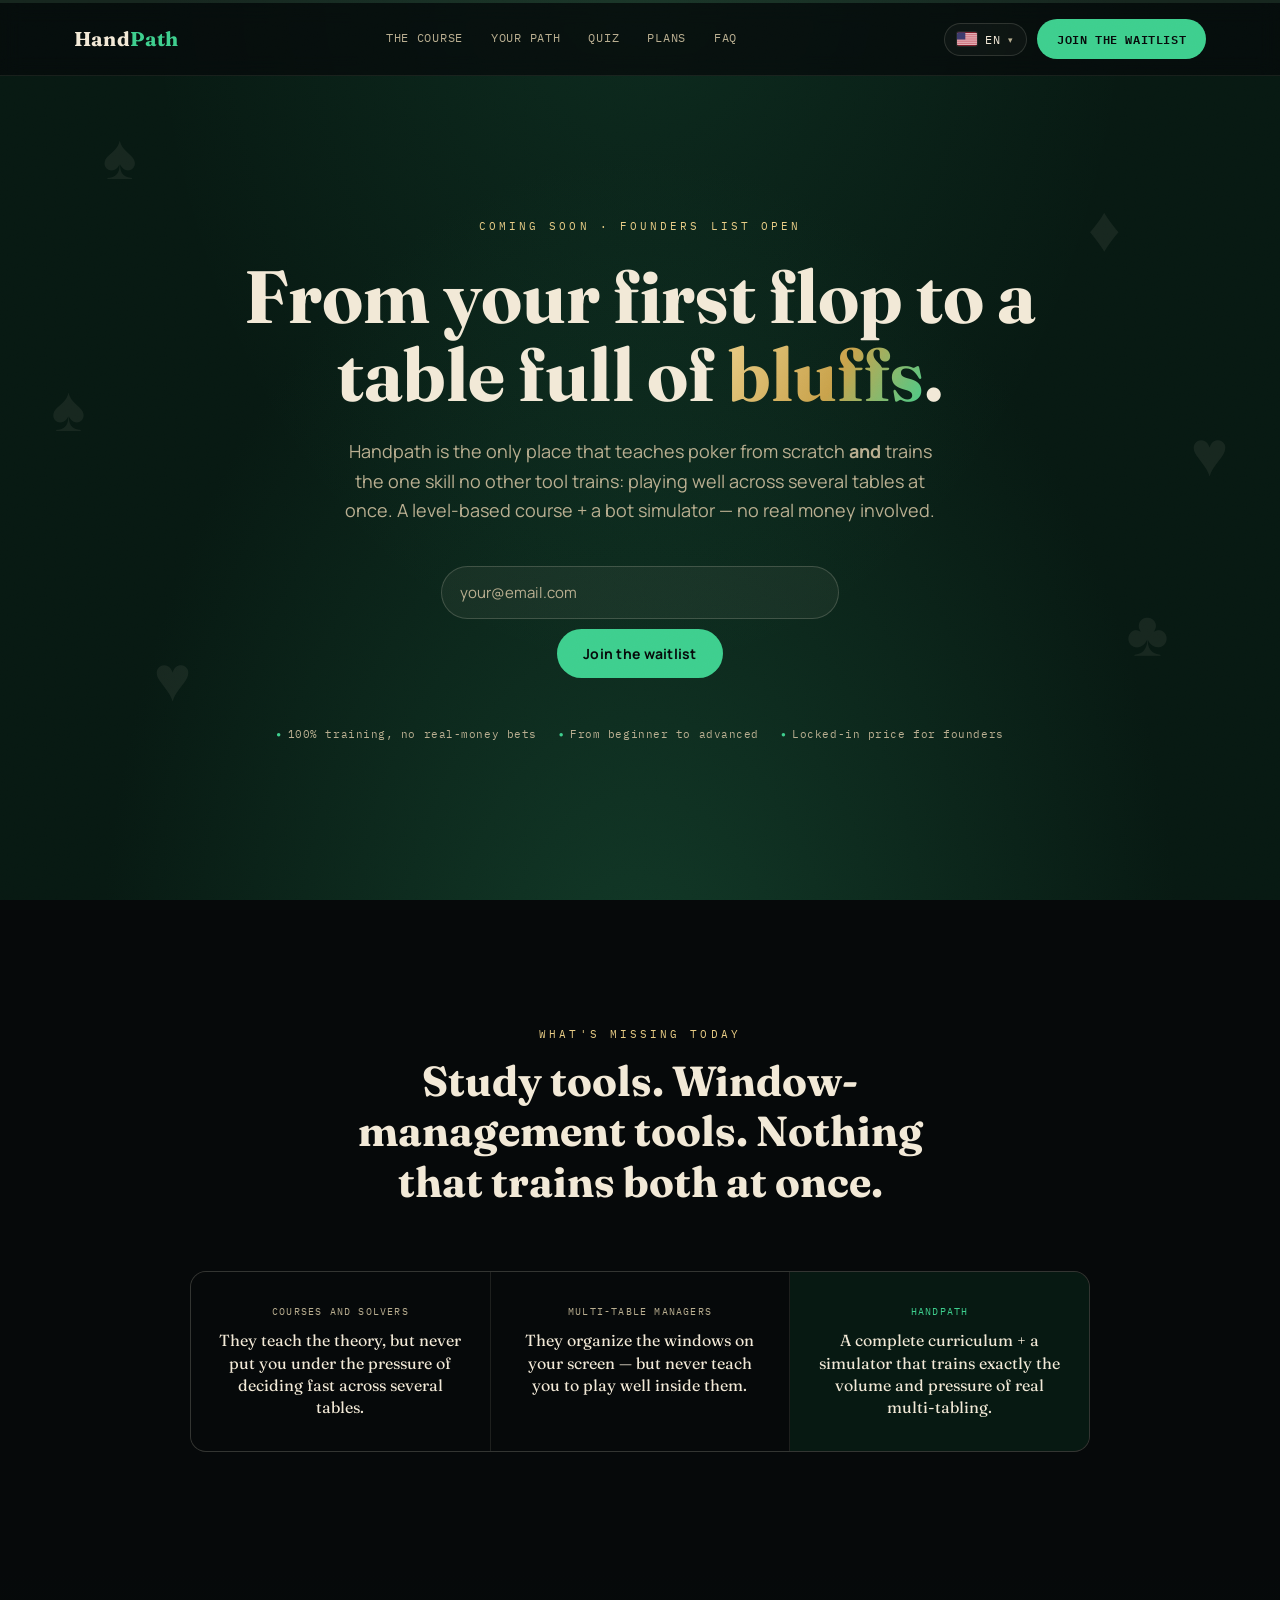
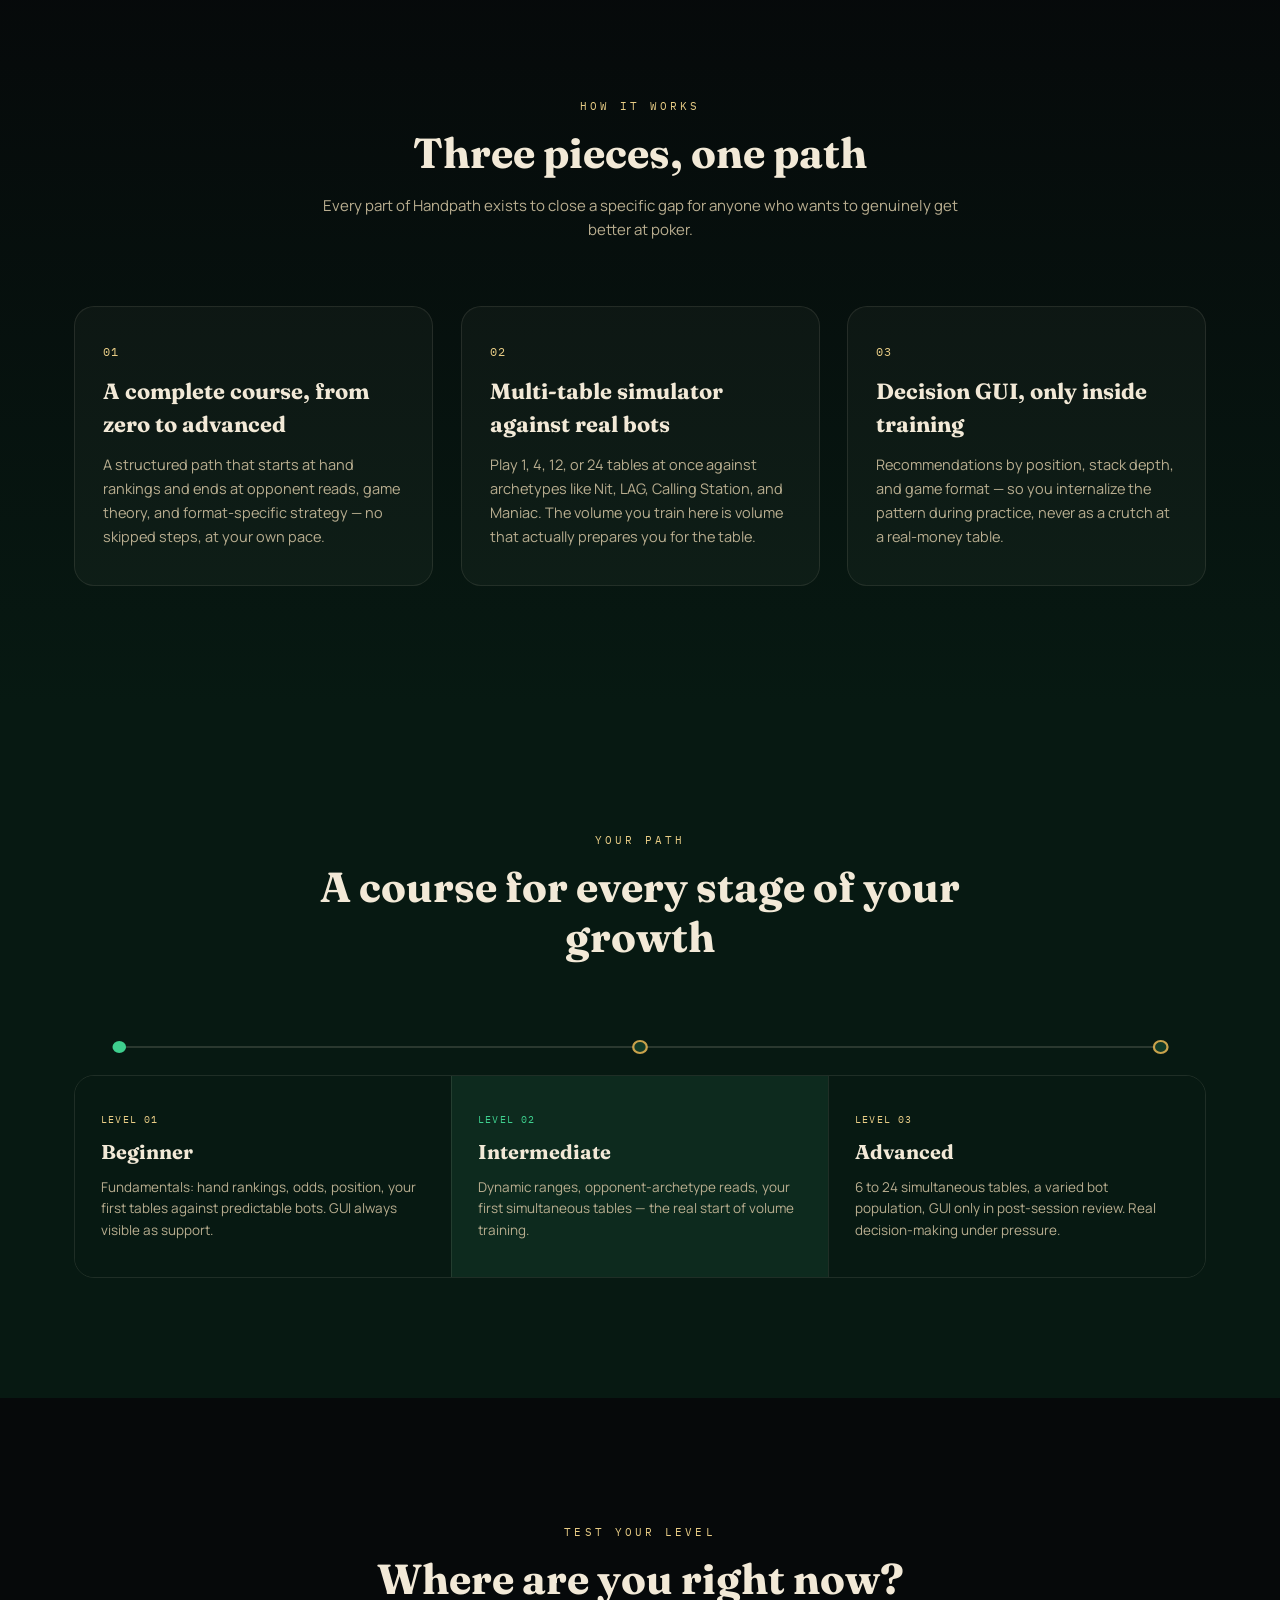
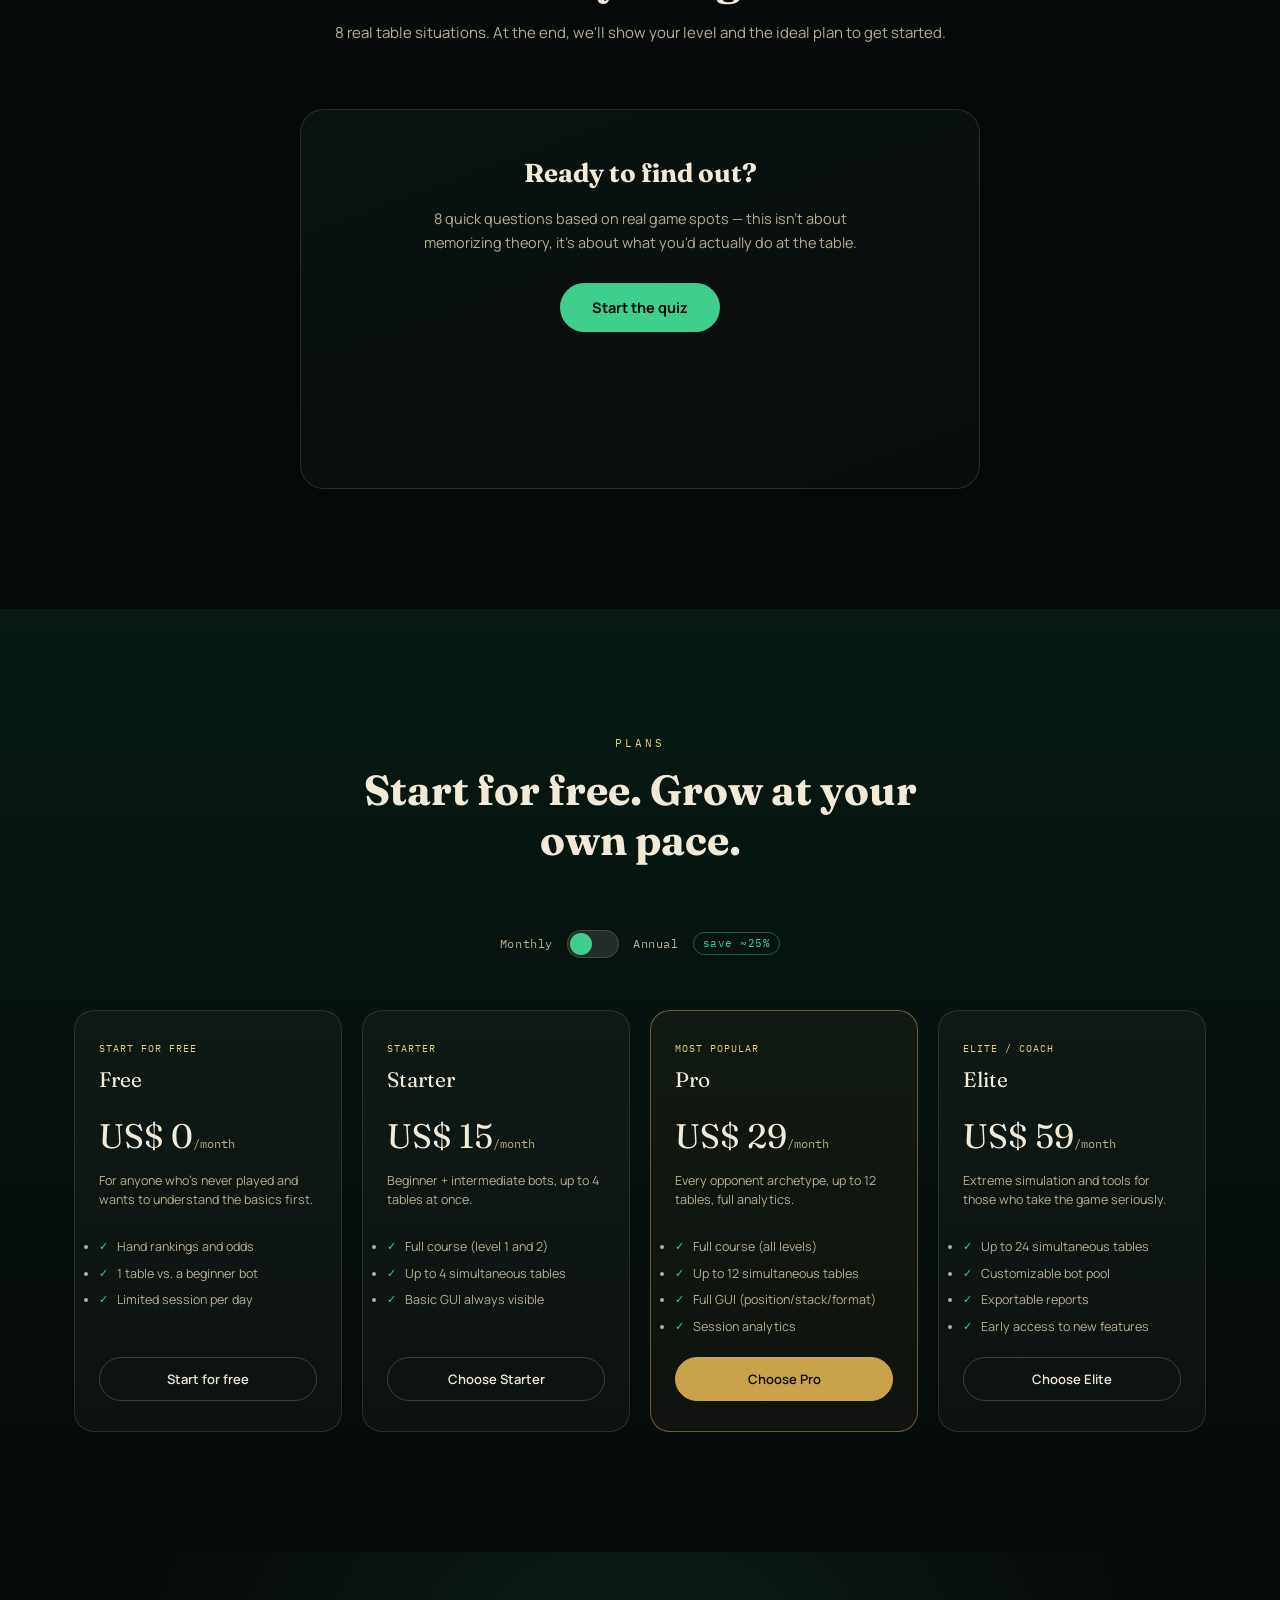
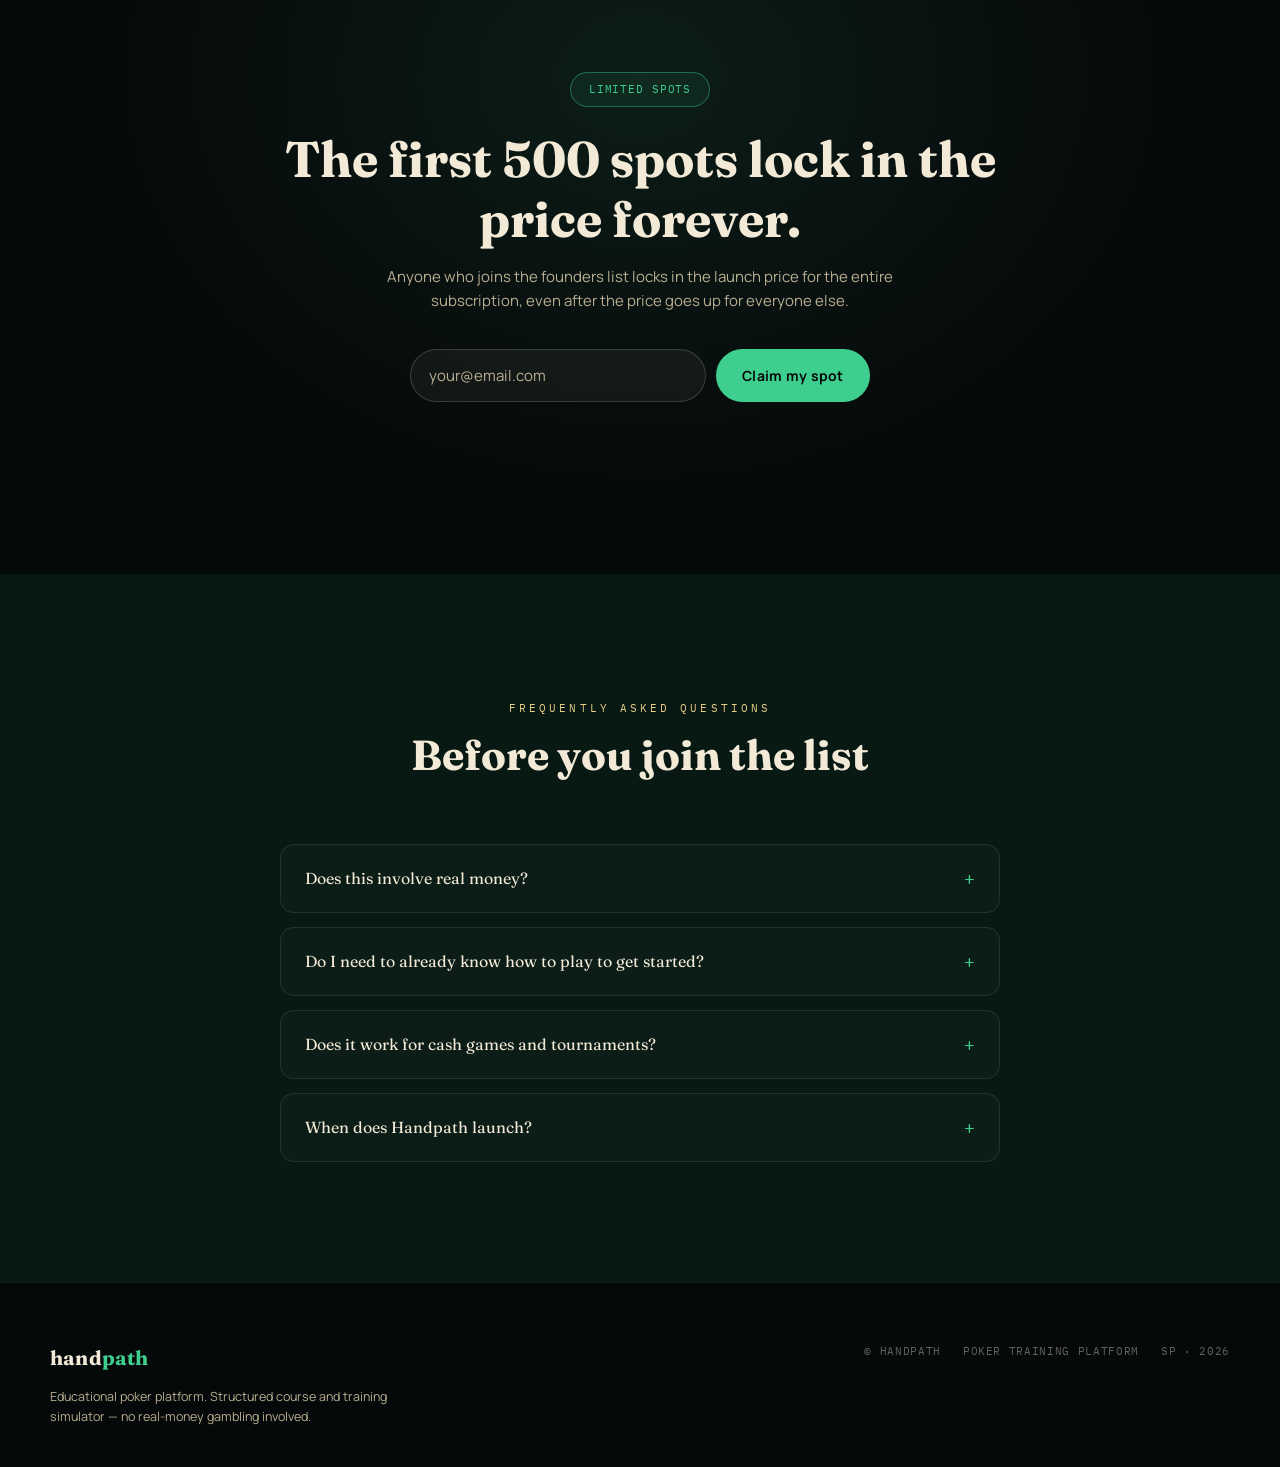
==== handpath-landing_2/landing/index.html @ 69947eb1 "Add files via upload" ====
<!doctype html>
<html lang="pt-BR">
  <head>
    <meta charset="UTF-8" />
    <meta name="viewport" content="width=device-width, initial-scale=1.0" />
    <title data-i18n="meta_title">
      Handpath — Aprenda poker do zero. Treine como um profissional.
    </title>
    <meta
      name="description"
      id="metaDescription"
      content="Handpath combina um curso estruturado de poker com um simulador de multi-table contra bots por nível."
    />
    <link rel="preconnect" href="https://fonts.googleapis.com" />
    <link rel="preconnect" href="https://fonts.gstatic.com" crossorigin />
    <link
      href="https://fonts.googleapis.com/css2?family=Fraunces:opsz,wght@9..144,400;9..144,600;9..144,700&family=Manrope:wght@400;500;600;700&family=IBM+Plex+Mono:wght@400;500&display=swap"
      rel="stylesheet"
    />
    <link rel="stylesheet" href="styles.css" />
  </head>
  <body>
    <div class="grain"></div>
    <div class="scroll-progress">
      <div class="scroll-progress-bar" id="scrollProgressBar"></div>
    </div>

    <nav class="nav">
      <div class="nav-inner">
        <div class="logo">Hand<span>Path</span></div>
        <div class="nav-links">
          <a href="#curso" data-i18n="nav_curso">O Curso</a>
          <a href="#trilha" data-i18n="nav_trilha">Sua Trilha</a>
          <a href="#quiz" data-i18n="nav_quiz">Quiz</a>
          <a href="#planos" data-i18n="nav_planos">Planos</a>
          <a href="#faq" data-i18n="nav_faq">FAQ</a>
        </div>

        <div style="display: flex; align-items: center; gap: 10px">
          <div class="lang-switch" id="langSwitch">
            <button
              class="lang-current"
              id="langCurrentBtn"
              aria-haspopup="true"
              aria-expanded="false"
            >
              <span class="flag-icon" id="langCurrentFlag"></span>
              <span class="lang-code-label" id="langCurrentLabel">PT</span>
              <span class="lang-chevron">▾</span>
            </button>
            <div class="lang-menu" id="langMenu"></div>
          </div>
          <button class="nav-cta magnetic" id="navCta" data-i18n="nav_cta">
            Entrar na lista
          </button>
        </div>
      </div>
    </nav>

    <main>
      <section class="hero">
        <div class="hero-floaters" id="heroFloaters"></div>
        <div class="hero-content">
          <div class="eyebrow center hero-eyebrow" data-i18n="hero_eyebrow">
            Em breve · Lista de fundadores aberta
          </div>
          <h1 data-i18n="hero_h1">
            Do primeiro flop à mesa cheia de <em>bluffs</em>.
          </h1>
          <p class="hero-sub" data-i18n="hero_sub">
            Handpath é o único lugar que ensina poker do zero
            <strong>e</strong> treina a habilidade que nenhuma outra ferramenta
            treina.
          </p>

          <div class="hero-form-wrap">
            <form class="waitlist-form" id="heroForm" novalidate>
              <input
                type="email"
                name="email"
                data-i18n-placeholder="form_email_placeholder"
                placeholder="seu@email.com"
                required
                aria-label="Email"
              />
              <button
                type="submit"
                class="magnetic"
                data-i18n="form_submit_hero"
              >
                Entrar na lista
              </button>
            </form>
            <div class="form-msg" id="heroFormMsg"></div>
          </div>

          <div class="hero-trust">
            <span data-i18n="trust_1">100% treino, sem apostas reais</span>
            <span data-i18n="trust_2">Do iniciante ao avançado</span>
            <span data-i18n="trust_3">Preço travado para fundadores</span>
          </div>
        </div>
      </section>

      <section class="problem">
        <div class="wrap">
          <div class="section-head reveal">
            <div class="eyebrow center" data-i18n="problem_eyebrow">
              O que falta hoje
            </div>
            <h2 data-i18n="problem_h2">
              Ferramentas de estudo. Ferramentas de organizar janela. Nada que
              treine as duas coisas juntas.
            </h2>
          </div>
          <div class="problem-grid reveal">
            <div class="problem-cell">
              <div class="tag" data-i18n="problem_cell1_tag">
                Cursos e solvers
              </div>
              <p data-i18n="problem_cell1_p">
                Ensinam a teoria, mas não colocam você sob pressão de decidir
                rápido em várias mesas.
              </p>
            </div>
            <div class="problem-cell">
              <div class="tag" data-i18n="problem_cell2_tag">
                Gerenciadores de multi-table
              </div>
              <p data-i18n="problem_cell2_p">
                Organizam as janelas na tela — mas não ensinam a jogar bem
                dentro delas.
              </p>
            </div>
            <div class="problem-cell highlight">
              <div class="tag" data-i18n="problem_cell3_tag">Handpath</div>
              <p data-i18n="problem_cell3_p">
                Currículo completo + simulador que treina exatamente o volume e
                a pressão de jogar várias mesas de verdade.
              </p>
            </div>
          </div>
        </div>
      </section>

      <section class="pillars" id="curso">
        <div class="wrap">
          <div class="section-head reveal">
            <div class="eyebrow center" data-i18n="pillars_eyebrow">
              Como funciona
            </div>
            <h2 data-i18n="pillars_h2">Três peças, um único caminho</h2>
            <p data-i18n="pillars_p">
              Cada parte do Handpath existe para resolver uma lacuna específica
              de quem quer evoluir de verdade no poker.
            </p>
          </div>
          <div class="pillar-grid">
            <div class="pillar-card reveal" data-tilt>
              <div class="pillar-num">01</div>
              <h3 data-i18n="pillar1_title">
                Curso completo, do zero ao avançado
              </h3>
              <p data-i18n="pillar1_p">
                Uma trilha estruturada que começa no ranking de mãos e termina
                em leitura de adversário.
              </p>
            </div>
            <div class="pillar-card reveal" data-tilt>
              <div class="pillar-num">02</div>
              <h3 data-i18n="pillar2_title">
                Simulador multi-table contra bots reais
              </h3>
              <p data-i18n="pillar2_p">
                Jogue 1, 4, 12 ou 24 mesas ao mesmo tempo contra arquétipos como
                Nit, LAG, Calling Station e Maniac.
              </p>
            </div>
            <div class="pillar-card reveal" data-tilt>
              <div class="pillar-num">03</div>
              <h3 data-i18n="pillar3_title">
                GUI de decisão, só dentro do treino
              </h3>
              <p data-i18n="pillar3_p">
                Recomendações por posição, profundidade de stack e formato de
                jogo.
              </p>
            </div>
          </div>
        </div>
      </section>

      <section class="path-section" id="trilha">
        <div class="wrap">
          <div class="section-head reveal">
            <div class="eyebrow center" data-i18n="trilha_eyebrow">
              Sua trilha
            </div>
            <h2 data-i18n="trilha_h2">
              Um curso para cada momento da sua evolução
            </h2>
          </div>
          <div class="path-svg-wrap reveal">
            <svg
              viewBox="0 0 1000 40"
              preserveAspectRatio="none"
              width="100%"
              height="40"
            >
              <line
                id="pathLine"
                x1="40"
                y1="20"
                x2="960"
                y2="20"
                stroke="rgba(242,233,215,.15)"
                stroke-width="2"
              />
              <line
                id="pathLineFill"
                x1="40"
                y1="20"
                x2="960"
                y2="20"
                stroke="url(#pathGrad)"
                stroke-width="2"
                stroke-dasharray="920"
                stroke-dashoffset="920"
              />
              <defs>
                <linearGradient id="pathGrad" x1="0" y1="0" x2="1" y2="0">
                  <stop offset="0%" stop-color="#c9a24b" />
                  <stop offset="100%" stop-color="#3ecf8e" />
                </linearGradient>
              </defs>
              <circle cx="40" cy="20" r="6" fill="#3ecf8e" />
              <circle
                cx="500"
                cy="20"
                r="6"
                fill="#123a28"
                stroke="#c9a24b"
                stroke-width="2"
              />
              <circle
                cx="960"
                cy="20"
                r="6"
                fill="#123a28"
                stroke="#c9a24b"
                stroke-width="2"
              />
            </svg>
          </div>
          <div class="path-track reveal">
            <div class="path-step">
              <div class="level-tag" data-i18n="path1_tag">Nível 01</div>
              <h4 data-i18n="path1_title">Iniciante</h4>
              <p data-i18n="path1_p">
                Fundamentos: ranking de mãos, odds, posição, primeiras mesas
                contra bots previsíveis.
              </p>
            </div>
            <div class="path-step active">
              <div class="level-tag" data-i18n="path2_tag">Nível 02</div>
              <h4 data-i18n="path2_title">Intermediário</h4>
              <p data-i18n="path2_p">
                Ranges dinâmicas, leitura de arquétipo de oponente, primeiras
                mesas simultâneas.
              </p>
            </div>
            <div class="path-step">
              <div class="level-tag" data-i18n="path3_tag">Nível 03</div>
              <h4 data-i18n="path3_title">Avançado</h4>
              <p data-i18n="path3_p">
                6 a 24 mesas simultâneas, população de bots variada, GUI só na
                análise pós-sessão.
              </p>
            </div>
          </div>
        </div>
      </section>

      <section class="quiz-section" id="quiz">
        <div class="wrap">
          <div class="section-head reveal">
            <div class="eyebrow center" data-i18n="quiz_eyebrow">
              Teste seu nível
            </div>
            <h2 data-i18n="quiz_h2">Onde você está agora?</h2>
            <p data-i18n="quiz_p">
              8 situações reais de mesa. No final, mostramos seu nível e o plano
              ideal para começar.
            </p>
          </div>

          <div class="quiz-card reveal">
            <div class="quiz-intro" id="quizIntro">
              <h3 data-i18n="quiz_intro_h3">Pronto pra descobrir?</h3>
              <p data-i18n="quiz_intro_p">
                São 8 perguntas rápidas, baseadas em spots reais de jogo.
              </p>
              <button id="quizStartBtn" data-i18n="quiz_start_btn">
                Começar quiz
              </button>
            </div>

            <div id="quizPlaying" style="display: none">
              <div class="quiz-progress" id="quizProgress"></div>
              <div class="quiz-body active" id="quizBody">
                <div class="quiz-qnum" id="quizQnum">Pergunta 1 de 8</div>
                <div class="quiz-question" id="quizQuestion"></div>
                <div class="quiz-scene" id="quizScene"></div>
                <div class="quiz-options" id="quizOptions"></div>
              </div>
            </div>

            <div class="quiz-loading" id="quizLoading">
              <div class="shuffle-icon">♠</div>
              <p id="quizLoadingText" data-i18n="quiz_loading_text">
                Calculando seu nível...
              </p>
            </div>

            <div class="quiz-result" id="quizResult">
              <div
                class="result-badge"
                id="resultBadge"
                data-i18n="result_badge"
              >
                Seu nível
              </div>
              <h3 id="resultLevel">Intermediário</h3>
              <div class="result-meter">
                <div class="result-meter-fill" id="resultMeterFill"></div>
              </div>
              <div class="result-meter-labels">
                <span data-i18n="level_beginner">Iniciante</span>
                <span data-i18n="level_intermediate">Intermediário</span>
                <span data-i18n="level_advanced">Avançado</span>
              </div>
              <div class="result-plan">
                <div class="rp-tag" data-i18n="result_plan_tag">
                  Plano recomendado
                </div>
                <div class="rp-name" id="resultPlanName">Pro</div>
                <div class="rp-why" id="resultPlanWhy"></div>
              </div>
              <div class="quiz-result-actions">
                <button
                  class="btn-primary"
                  id="quizGoPlanBtn"
                  data-i18n="quiz_goplan_btn"
                >
                  Ver plano recomendado
                </button>
                <button
                  class="btn-ghost"
                  id="quizRetryBtn"
                  data-i18n="quiz_retry_btn"
                >
                  Refazer quiz
                </button>
              </div>
            </div>
          </div>
        </div>
      </section>

      <section class="plans-section" id="planos">
        <div class="wrap">
          <div class="section-head reveal">
            <div class="eyebrow center" data-i18n="plans_eyebrow">Planos</div>
            <h2 data-i18n="plans_h2">Comece de graça. Evolua no seu ritmo.</h2>
          </div>

          <div class="plans-toggle reveal" id="plansToggle">
            <span data-i18n="toggle_monthly">Mensal</span>
            <div class="switch" id="plansSwitch"><div class="knob"></div></div>
            <span data-i18n="toggle_annual">Anual</span>
            <span class="save-tag" data-i18n="toggle_save">economize ~25%</span>
          </div>

          <div class="plans-grid reveal">
            <div class="plan-card" data-plan="free">
              <div class="pc-tag" data-i18n="plan_free_tag">
                Comece de graça
              </div>
              <div class="pc-name">Free</div>
              <div class="pc-price" data-monthly="0" data-annual="0">
                US$ 0<span data-i18n="price_suffix_monthly">/mês</span>
              </div>
              <div class="pc-desc" data-i18n="plan_free_desc">
                Pra quem nunca jogou e quer entender o básico antes de tudo.
              </div>
              <ul>
                <li data-i18n="plan_free_li1">Ranking de mãos e odds</li>
                <li data-i18n="plan_free_li2">1 mesa vs. bot iniciante</li>
                <li data-i18n="plan_free_li3">Sessão limitada por dia</li>
              </ul>
              <button class="pc-cta" data-i18n="plan_free_cta">
                Começar grátis
              </button>
            </div>

            <div class="plan-card" data-plan="starter">
              <div class="pc-tag">Starter</div>
              <div class="pc-name">Starter</div>
              <div class="pc-price" data-monthly="15" data-annual="9">
                US$ 15<span data-i18n="price_suffix_monthly">/mês</span>
              </div>
              <div class="pc-desc" data-i18n="plan_starter_desc">
                Bots iniciante + intermediário, até 4 mesas ao mesmo tempo.
              </div>
              <ul>
                <li data-i18n="plan_starter_li1">
                  Curso completo (nível 1 e 2)
                </li>
                <li data-i18n="plan_starter_li2">Até 4 mesas simultâneas</li>
                <li data-i18n="plan_starter_li3">GUI básico sempre visível</li>
              </ul>
              <button class="pc-cta" data-i18n="plan_starter_cta">
                Escolher Starter
              </button>
            </div>

            <div class="plan-card featured" data-plan="pro">
              <div class="pc-tag" data-i18n="plan_pro_tag">Mais popular</div>
              <div class="pc-name">Pro</div>
              <div class="pc-price" data-monthly="29" data-annual="19">
                US$ 29<span data-i18n="price_suffix_monthly">/mês</span>
              </div>
              <div class="pc-desc" data-i18n="plan_pro_desc">
                Todos os arquétipos de oponente, até 12 mesas, analytics
                completo.
              </div>
              <ul>
                <li data-i18n="plan_pro_li1">
                  Curso completo (todos os níveis)
                </li>
                <li data-i18n="plan_pro_li2">Até 12 mesas simultâneas</li>
                <li data-i18n="plan_pro_li3">
                  GUI completo (posição/stack/formato)
                </li>
                <li data-i18n="plan_pro_li4">Analytics de sessão</li>
              </ul>
              <button class="pc-cta" data-i18n="plan_pro_cta">
                Escolher Pro
              </button>
            </div>

            <div class="plan-card" data-plan="elite">
              <div class="pc-tag" data-i18n="plan_elite_tag">Elite / Coach</div>
              <div class="pc-name">Elite</div>
              <div class="pc-price" data-monthly="59" data-annual="49">
                US$ 59<span data-i18n="price_suffix_monthly">/mês</span>
              </div>
              <div class="pc-desc" data-i18n="plan_elite_desc">
                Simulação extrema e ferramentas para quem leva o jogo a sério.
              </div>
              <ul>
                <li data-i18n="plan_elite_li1">Até 24 mesas simultâneas</li>
                <li data-i18n="plan_elite_li2">Pool de bots customizável</li>
                <li data-i18n="plan_elite_li3">Relatórios exportáveis</li>
                <li data-i18n="plan_elite_li4">
                  Acesso antecipado a novidades
                </li>
              </ul>
              <button class="pc-cta" data-i18n="plan_elite_cta">
                Escolher Elite
              </button>
            </div>
          </div>
        </div>
      </section>

      <section class="founders">
        <div class="wrap">
          <div class="founders-badge reveal" data-i18n="founders_badge">
            Vagas limitadas
          </div>
          <h2 class="reveal" data-i18n="founders_h2">
            As primeiras 500 vagas travam o preço para sempre.
          </h2>
          <p class="reveal" data-i18n="founders_p">
            Quem entrar na lista de fundadores garante o valor de lançamento por
            toda a assinatura.
          </p>
          <form class="waitlist-form reveal" id="foundersForm" novalidate>
            <input
              type="email"
              name="email"
              data-i18n-placeholder="form_email_placeholder"
              placeholder="seu@email.com"
              required
              aria-label="Email"
            />
            <button type="submit" class="magnetic" data-i18n="founders_submit">
              Garantir minha vaga
            </button>
          </form>
          <div class="form-msg" id="foundersFormMsg"></div>
          <div class="selected-plan-note" id="selectedPlanNote"></div>
        </div>
      </section>

      <section class="faq" id="faq">
        <div class="wrap">
          <div class="section-head reveal">
            <div class="eyebrow center" data-i18n="faq_eyebrow">
              Perguntas frequentes
            </div>
            <h2 data-i18n="faq_h2">Antes de você entrar na lista</h2>
          </div>
          <div class="faq-list reveal">
            <div class="faq-item">
              <div class="faq-q">
                <span data-i18n="faq1_q">Isso envolve dinheiro real?</span
                ><span class="plus">+</span>
              </div>
              <div class="faq-a">
                <p data-i18n="faq1_a">Não. Hoje o Handpath é 100% treino.</p>
              </div>
            </div>
            <div class="faq-item">
              <div class="faq-q">
                <span data-i18n="faq2_q"
                  >Preciso já saber jogar para começar?</span
                ><span class="plus">+</span>
              </div>
              <div class="faq-a">
                <p data-i18n="faq2_a">Não. O curso começa do absoluto zero.</p>
              </div>
            </div>
            <div class="faq-item">
              <div class="faq-q">
                <span data-i18n="faq3_q"
                  >Funciona para cash game e torneio?</span
                ><span class="plus">+</span>
              </div>
              <div class="faq-a">
                <p data-i18n="faq3_a">Lançamos com NLHE cash game 6-max.</p>
              </div>
            </div>
            <div class="faq-item">
              <div class="faq-q">
                <span data-i18n="faq4_q">Quando o Handpath lança?</span
                ><span class="plus">+</span>
              </div>
              <div class="faq-a">
                <p data-i18n="faq4_a">
                  Estamos abrindo a lista de fundadores agora.
                </p>
              </div>
            </div>
          </div>
        </div>
      </section>
    </main>

    <footer>
      <div class="footer-inner">
        <div>
          <div class="logo">hand<span>path</span></div>
          <p
            class="footer-note"
            style="margin-top: 14px"
            data-i18n="footer_note"
          >
            Plataforma educacional de poker.
          </p>
        </div>
        <div class="footer-meta">
          <span>© HANDPATH</span>
          <span data-i18n="footer_tagline">POKER TRAINING PLATFORM</span>
          <span>SP · 2026</span>
        </div>
      </div>
    </footer>

    <script src="vendor/gsap.min.js"></script>
    <script src="vendor/ScrollTrigger.min.js"></script>
    <script src="i18n.js"></script>
    <script src="script.js"></script>
    <script>
      setTimeout(function () {
        if (!document.documentElement.hasAttribute("data-hp-loaded")) {
          document.documentElement.classList.add("hp-fallback");
        }
      }, 3000);
    </script>
  </body>
</html>
---- handpath-landing_2/landing/styles.css ----
:root{
  --ink:#06090a;
  --felt-dark:#071912;
  --felt:#0d2a1e;
  --felt-light:#123a28;
  --cream:#f2e9d7;
  --cream-dim:#b9ae90;
  --gold:#c9a24b;
  --gold-bright:#e9cd86;
  --signal:#3ecf8e;
  --signal-dim:#2a9c6b;
  --danger:#d16455;
  --red:#c86a5c;
  --font-display:'Fraunces', serif;
  --font-body:'Manrope', sans-serif;
  --font-mono:'IBM Plex Mono', monospace;
  --maxw:1180px;
}

*{margin:0;padding:0;box-sizing:border-box;}
html{background:var(--ink);}
body{
  background:var(--ink);
  color:var(--cream);
  font-family:var(--font-body);
  overflow-x:hidden;
  line-height:1.5;
}
::selection{background:var(--signal);color:var(--ink);}
a{color:inherit;text-decoration:none;}
img,svg{display:block;max-width:100%;}
button{font-family:inherit;}

.wrap{max-width:var(--maxw);margin:0 auto;padding:0 24px;}

.grain{
  position:fixed;inset:0;z-index:500;pointer-events:none;opacity:.045;mix-blend-mode:overlay;
  background-image:url("data:image/svg+xml;utf8,<svg xmlns='http://www.w3.org/2000/svg' width='120' height='120'><filter id='n'><feTurbulence type='fractalNoise' baseFrequency='0.9' numOctaves='2' stitchTiles='stitch'/></filter><rect width='100%25' height='100%25' filter='url(%23n)'/></svg>");
}

/* ---------- scroll progress bar ---------- */
.scroll-progress{
  position:fixed;top:0;left:0;right:0;height:3px;z-index:200;
  background:rgba(242,233,215,.06);
}
.scroll-progress-bar{
  height:100%;width:0%;
  background:linear-gradient(90deg, var(--gold), var(--signal));
  transform-origin:left;
}

.eyebrow{
  font-family:var(--font-mono);
  font-size:11px;
  letter-spacing:.28em;
  text-transform:uppercase;
  color:var(--gold-bright);
  display:inline-flex;align-items:center;gap:10px;
}
.eyebrow::before{content:'';width:20px;height:1px;background:var(--gold);}
.eyebrow.center{justify-content:center;}
.eyebrow.center::before{display:none;}

/* ================= NAV ================= */
.nav{
  position:fixed;top:3px;left:0;right:0;z-index:100;
  background:rgba(6,9,10,.72);
  backdrop-filter:blur(10px);
  border-bottom:1px solid rgba(242,233,215,.08);
}
.nav-inner{
  max-width:var(--maxw);margin:0 auto;padding:16px 24px;
  display:flex;align-items:center;justify-content:space-between;
}
.logo{
  font-family:var(--font-display);
  font-weight:700;
  font-size:20px;
  letter-spacing:.01em;
  color:var(--cream);
}
.logo span{color:var(--signal);}
.nav-links{
  display:flex;gap:28px;
  font-family:var(--font-mono);
  font-size:12px;
  letter-spacing:.06em;
  text-transform:uppercase;
  color:var(--cream-dim);
}
.nav-links a{position:relative;padding-bottom:3px;}
.nav-links a::after{
  content:'';position:absolute;left:0;bottom:0;width:100%;height:1px;
  background:var(--signal);
  transform:scaleX(0);transform-origin:right;
  transition:transform .3s ease;
}
.nav-links a:hover{color:var(--cream);}
.nav-links a:hover::after{transform:scaleX(1);transform-origin:left;}
.nav-cta{
  padding:10px 20px;border-radius:100px;background:var(--signal);color:var(--ink);
  font-family:var(--font-mono);font-size:12px;font-weight:600;letter-spacing:.05em;text-transform:uppercase;
  border:none;cursor:pointer;
}
@media (max-width:820px){ .nav-links{display:none;} }

/* ================= MAGNETIC BUTTON HELPER ================= */
.magnetic{display:inline-block;will-change:transform;}

/* ================= HERO ================= */
.hero{
  position:relative;
  min-height:100vh;
  display:flex;flex-direction:column;align-items:center;justify-content:center;
  text-align:center;
  padding:160px 24px 100px;
  background:
    radial-gradient(ellipse at 50% -10%, rgba(62,207,142,.10), transparent 55%),
    radial-gradient(ellipse at 50% 115%, var(--felt-light), var(--felt-dark) 60%),
    var(--ink);
  overflow:hidden;
}
.hero-floaters{position:absolute;inset:0;pointer-events:none;z-index:0;}
.hero-floaters span{
  position:absolute;
  font-family:var(--font-display);
  color:rgba(242,233,215,.07);
  font-size:64px;
  animation:floatSuit 9s ease-in-out infinite;
}
@keyframes floatSuit{
  0%,100%{transform:translateY(0) rotate(0deg);}
  50%{transform:translateY(-26px) rotate(6deg);}
}
.hero-content{position:relative;z-index:1;display:flex;flex-direction:column;align-items:center;}
.hero-eyebrow{opacity:0;margin-bottom:24px;}
.hero h1{
  font-family:var(--font-display);font-weight:700;
  font-size:clamp(38px,6.4vw,74px);line-height:1.06;max-width:900px;
  opacity:0;transform:translateY(20px);
}
.hero h1 em{
  font-style:normal;
  background:linear-gradient(120deg, var(--gold-bright), var(--gold) 55%, var(--signal));
  -webkit-background-clip:text;background-clip:text;-webkit-text-fill-color:transparent;
}
.hero-sub{
  margin-top:22px;max-width:600px;color:var(--cream-dim);
  font-size:clamp(15px,1.7vw,18px);line-height:1.65;
  opacity:0;transform:translateY(16px);
}
.hero-form-wrap{margin-top:40px;opacity:0;transform:translateY(14px);}
.hero-trust{
  margin-top:20px;display:flex;gap:22px;flex-wrap:wrap;justify-content:center;
  font-family:var(--font-mono);font-size:11px;letter-spacing:.05em;color:var(--cream-dim);
  opacity:0;
}
.hero-trust span{display:inline-flex;align-items:center;gap:6px;}
.hero-trust span::before{content:'●';color:var(--signal);font-size:8px;}

/* ---------- waitlist form ---------- */
.waitlist-form{display:flex;gap:10px;max-width:460px;margin:0 auto;flex-wrap:wrap;justify-content:center;}
.waitlist-form input[type="email"]{
  flex:1 1 260px;min-width:0;padding:15px 18px;border-radius:100px;
  border:1px solid rgba(242,233,215,.18);background:rgba(242,233,215,.05);color:var(--cream);
  font-family:var(--font-body);font-size:15px;outline:none;
  transition:border-color .25s ease, background .25s ease;
}
.waitlist-form input[type="email"]::placeholder{color:var(--cream-dim);}
.waitlist-form input[type="email"]:focus{border-color:var(--signal);background:rgba(62,207,142,.06);}
.waitlist-form input.has-error{border-color:var(--danger);}
.waitlist-form button{
  padding:15px 26px;border-radius:100px;border:none;background:var(--signal);color:var(--ink);
  font-weight:700;font-size:14px;letter-spacing:.02em;cursor:pointer;white-space:nowrap;
}
.waitlist-form button:disabled{opacity:.6;cursor:default;}
.form-msg{margin-top:12px;font-family:var(--font-mono);font-size:12px;letter-spacing:.03em;min-height:16px;}
.form-msg.error{color:var(--danger);}
.form-msg.success{color:var(--signal);}
.selected-plan-note{
  margin-top:10px;font-family:var(--font-mono);font-size:11.5px;letter-spacing:.04em;
  color:var(--gold-bright);min-height:14px;
}

/* ================= SECTION SHELL ================= */
section{padding:120px 24px;position:relative;}
.section-head{text-align:center;max-width:640px;margin:0 auto 64px;}
.section-head h2{font-family:var(--font-display);font-weight:700;font-size:clamp(28px,4vw,42px);margin-top:12px;line-height:1.2;}
.section-head p{margin-top:16px;color:var(--cream-dim);font-size:15px;line-height:1.6;}
.reveal{opacity:0;transform:translateY(28px);}

/* ================= PROBLEM ================= */
.problem{background:var(--ink);}
.problem-grid{
  max-width:900px;margin:0 auto;display:grid;grid-template-columns:1fr 1fr 1fr;gap:1px;
  background:rgba(242,233,215,.1);border:1px solid rgba(242,233,215,.1);border-radius:16px;overflow:hidden;
}
.problem-cell{background:var(--ink);padding:32px 24px;text-align:center;}
.problem-cell .tag{font-family:var(--font-mono);font-size:10px;letter-spacing:.12em;text-transform:uppercase;color:var(--cream-dim);}
.problem-cell p{margin-top:10px;font-family:var(--font-display);font-size:16px;color:var(--cream);line-height:1.4;}
.problem-cell.highlight{background:var(--felt-dark);}
.problem-cell.highlight .tag{color:var(--signal);}
@media (max-width:700px){ .problem-grid{grid-template-columns:1fr;} }

/* ================= PILLARS ================= */
.pillars{background:linear-gradient(180deg, var(--ink), var(--felt-dark));}
.pillar-grid{max-width:var(--maxw);margin:0 auto;display:grid;grid-template-columns:repeat(3, 1fr);gap:28px;}
.pillar-card{
  background:rgba(242,233,215,.03);border:1px solid rgba(242,233,215,.1);border-radius:20px;padding:36px 28px;
  transform-style:preserve-3d;will-change:transform;transition:border-color .3s ease, background .3s ease;
}
.pillar-card:hover{border-color:rgba(62,207,142,.35);background:rgba(62,207,142,.04);}
.pillar-num{font-family:var(--font-mono);font-size:12px;color:var(--gold-bright);letter-spacing:.1em;}
.pillar-card h3{font-family:var(--font-display);font-weight:700;font-size:22px;margin-top:14px;color:var(--cream);}
.pillar-card p{margin-top:12px;color:var(--cream-dim);font-size:14.5px;line-height:1.65;}
@media (max-width:860px){ .pillar-grid{grid-template-columns:1fr;} }

/* ================= PATH / LEVELS ================= */
.path-section{background:var(--felt-dark);}
.path-svg-wrap{max-width:var(--maxw);margin:0 auto 8px;height:40px;}
.path-track{
  max-width:var(--maxw);margin:0 auto;display:flex;align-items:stretch;gap:0;
  border-radius:20px;overflow:hidden;border:1px solid rgba(242,233,215,.1);
}
.path-step{flex:1;padding:36px 26px;background:var(--felt-dark);position:relative;}
.path-step + .path-step{border-left:1px solid rgba(242,233,215,.1);}
.path-step .level-tag{font-family:var(--font-mono);font-size:10px;letter-spacing:.12em;text-transform:uppercase;color:var(--gold-bright);}
.path-step h4{font-family:var(--font-display);font-size:20px;margin-top:10px;color:var(--cream);}
.path-step p{margin-top:10px;font-size:13.5px;color:var(--cream-dim);line-height:1.6;}
.path-step.active{background:var(--felt);}
.path-step.active .level-tag{color:var(--signal);}
@media (max-width:860px){
  .path-track{flex-direction:column;}
  .path-step + .path-step{border-left:none;border-top:1px solid rgba(242,233,215,.1);}
  .path-svg-wrap{display:none;}
}

/* ================= QUIZ ================= */
.quiz-section{background:var(--ink);}
.quiz-card{
  max-width:680px;margin:0 auto;
  background:linear-gradient(160deg, rgba(62,207,142,.05), rgba(242,233,215,.02));
  border:1px solid rgba(242,233,215,.12);
  border-radius:24px;
  padding:44px 40px;
  position:relative;
  overflow:hidden;
  min-height:380px;
}
@media (max-width:640px){ .quiz-card{padding:30px 22px;} }

.quiz-intro{text-align:center;}
.quiz-intro h3{font-family:var(--font-display);font-size:26px;color:var(--cream);}
.quiz-intro p{margin-top:14px;color:var(--cream-dim);font-size:14.5px;line-height:1.65;max-width:440px;margin-left:auto;margin-right:auto;}
.quiz-intro button{
  margin-top:28px;padding:15px 32px;border-radius:100px;border:none;background:var(--signal);
  color:var(--ink);font-weight:700;font-size:14.5px;cursor:pointer;
}

.quiz-progress{
  display:flex;gap:6px;margin-bottom:28px;
}
.quiz-progress .dot{flex:1;height:3px;border-radius:3px;background:rgba(242,233,215,.12);overflow:hidden;}
.quiz-progress .dot i{display:block;height:100%;width:0%;background:var(--signal);}
.quiz-progress .dot.done i{width:100%;}
.quiz-progress .dot.current i{width:100%;transition:width .3s ease;}

.quiz-body{display:none;}
.quiz-body.active{display:block;}
.quiz-qnum{font-family:var(--font-mono);font-size:11px;letter-spacing:.12em;text-transform:uppercase;color:var(--gold-bright);}
.quiz-question{font-family:var(--font-display);font-size:clamp(19px,2.6vw,24px);color:var(--cream);margin-top:10px;line-height:1.35;}

.quiz-scene{display:flex;gap:8px;margin-top:20px;}
.card.sm{width:56px;height:78px;border-radius:6px;}
.card.sm .card-corner.top{top:5px;left:5px;}
.card.sm .card-corner.bottom{bottom:5px;right:5px;}
.card.sm .card-corner .rank{font-size:11px;}
.card.sm .card-corner .suit{font-size:9px;}
.card.sm .card-pip{font-size:24px;}
.card{
  background:linear-gradient(160deg, #fbf6e9, var(--cream));
  border-radius:9px;border:1px solid rgba(0,0,0,.15);
  box-shadow:0 10px 18px -8px rgba(0,0,0,.55), 0 0 0 1px rgba(201,162,75,.2);
  position:relative;color:#161616;flex-shrink:0;
}
.card.suit-red{color:var(--red);}
.card-corner{position:absolute;display:flex;flex-direction:column;align-items:center;line-height:1;font-family:var(--font-display);}
.card-corner.top{top:9px;left:9px;}
.card-corner.bottom{bottom:9px;right:9px;transform:rotate(180deg);}
.card-corner .rank{font-weight:700;}
.card-pip{position:absolute;inset:0;display:flex;align-items:center;justify-content:center;opacity:.9;}

.quiz-options{margin-top:26px;display:flex;flex-direction:column;gap:10px;}
.quiz-option{
  text-align:left;padding:15px 18px;border-radius:14px;
  border:1px solid rgba(242,233,215,.14);background:rgba(242,233,215,.02);
  color:var(--cream);font-size:14.5px;cursor:pointer;
  transition:border-color .2s ease, background .2s ease, transform .15s ease;
}
.quiz-option:hover{border-color:var(--signal);background:rgba(62,207,142,.06);transform:translateX(3px);}
.quiz-option.picked{border-color:var(--signal);background:rgba(62,207,142,.14);}

.quiz-loading{display:none;text-align:center;padding:40px 0;}
.quiz-loading.active{display:block;}
.quiz-loading .shuffle-icon{
  width:44px;height:60px;margin:0 auto 18px;border-radius:6px;border:1.5px solid var(--gold);
  background:linear-gradient(160deg, var(--felt-light), var(--felt-dark));
  animation:quizShuffle 1s ease-in-out infinite;
  display:flex;align-items:center;justify-content:center;color:var(--gold-bright);font-size:18px;
}
@keyframes quizShuffle{
  0%,100%{transform:translateX(0) rotate(0deg);}
  50%{transform:translateX(8px) rotate(5deg);}
}
.quiz-loading p{font-family:var(--font-mono);font-size:12px;letter-spacing:.2em;text-transform:uppercase;color:var(--cream-dim);}

.quiz-result{display:none;text-align:center;}
.quiz-result.active{display:block;}
.result-badge{
  display:inline-block;padding:8px 20px;border-radius:100px;
  border:1px solid rgba(62,207,142,.4);background:rgba(62,207,142,.08);
  font-family:var(--font-mono);font-size:11px;letter-spacing:.1em;text-transform:uppercase;color:var(--signal);
}
.quiz-result h3{font-family:var(--font-display);font-size:clamp(24px,4vw,32px);margin-top:18px;color:var(--cream);}
.result-meter{max-width:340px;margin:26px auto 6px;height:6px;border-radius:6px;background:rgba(242,233,215,.1);position:relative;overflow:visible;}
.result-meter-fill{height:100%;border-radius:6px;width:0%;background:linear-gradient(90deg, var(--gold), var(--signal));}
.result-meter-labels{display:flex;justify-content:space-between;max-width:340px;margin:8px auto 0;font-family:var(--font-mono);font-size:9.5px;letter-spacing:.05em;text-transform:uppercase;color:var(--cream-dim);}
.result-plan{
  margin-top:30px;padding:22px 24px;border-radius:16px;
  background:rgba(201,162,75,.08);border:1px solid rgba(201,162,75,.3);
  max-width:420px;margin-left:auto;margin-right:auto;
}
.result-plan .rp-tag{font-family:var(--font-mono);font-size:10px;letter-spacing:.12em;text-transform:uppercase;color:var(--gold-bright);}
.result-plan .rp-name{font-family:var(--font-display);font-size:22px;margin-top:8px;color:var(--cream);}
.result-plan .rp-why{margin-top:8px;font-size:13.5px;color:var(--cream-dim);line-height:1.5;}
.quiz-result-actions{margin-top:28px;display:flex;gap:12px;justify-content:center;flex-wrap:wrap;}
.btn-primary{padding:14px 26px;border-radius:100px;border:none;background:var(--signal);color:var(--ink);font-weight:700;font-size:14px;cursor:pointer;}
.btn-ghost{padding:14px 26px;border-radius:100px;border:1px solid rgba(242,233,215,.2);background:transparent;color:var(--cream-dim);font-size:14px;cursor:pointer;}

/* ================= PLANOS / PRICING ================= */
.plans-section{background:linear-gradient(180deg, var(--felt-dark), var(--ink));}
.plans-toggle{
  display:flex;align-items:center;justify-content:center;gap:14px;margin:0 auto 52px;
  font-family:var(--font-mono);font-size:12px;letter-spacing:.05em;color:var(--cream-dim);
}
.plans-toggle .switch{
  width:52px;height:28px;border-radius:100px;background:rgba(242,233,215,.12);
  border:1px solid rgba(242,233,215,.15);position:relative;cursor:pointer;
}
.plans-toggle .switch .knob{
  position:absolute;top:2px;left:2px;width:22px;height:22px;border-radius:50%;
  background:var(--signal);transition:transform .3s cubic-bezier(.65,0,.35,1);
}
.plans-toggle.annual .switch .knob{transform:translateX(24px);}
.plans-toggle .save-tag{
  font-size:10.5px;color:var(--signal);border:1px solid rgba(62,207,142,.4);
  padding:3px 9px;border-radius:100px;letter-spacing:.05em;
}

.plans-grid{max-width:var(--maxw);margin:0 auto;display:grid;grid-template-columns:repeat(4, 1fr);gap:20px;}
.plan-card{
  background:rgba(242,233,215,.03);border:1px solid rgba(242,233,215,.12);border-radius:20px;
  padding:30px 24px;display:flex;flex-direction:column;
  transition:border-color .4s ease, box-shadow .4s ease, transform .4s ease;
}
.plan-card.featured{border-color:rgba(201,162,75,.5);background:rgba(201,162,75,.05);}
.plan-card .pc-tag{font-family:var(--font-mono);font-size:10px;letter-spacing:.1em;text-transform:uppercase;color:var(--gold-bright);min-height:14px;}
.plan-card .pc-name{font-family:var(--font-display);font-size:21px;margin-top:8px;color:var(--cream);}
.plan-card .pc-price{margin-top:16px;font-family:var(--font-display);font-size:34px;color:var(--cream);}
.plan-card .pc-price span{font-family:var(--font-mono);font-size:12px;color:var(--cream-dim);}
.plan-card .pc-desc{margin-top:10px;font-size:12.5px;color:var(--cream-dim);line-height:1.5;min-height:48px;}
.plan-card ul{margin-top:18px;display:flex;flex-direction:column;gap:9px;flex:1;}
.plan-card li{
  font-size:12.5px;color:var(--cream-dim);line-height:1.4;
  padding-left:18px;position:relative;
}
.plan-card li::before{content:'✓';position:absolute;left:0;color:var(--signal);font-size:11px;}
.plan-card .pc-cta{
  margin-top:22px;padding:12px 0;border-radius:100px;border:1px solid rgba(242,233,215,.2);
  background:transparent;color:var(--cream);font-size:13px;font-weight:600;cursor:pointer;
  transition:background .25s ease, border-color .25s ease;
}
.plan-card .pc-cta:hover{background:var(--signal);border-color:var(--signal);color:var(--ink);}
.plan-card.featured .pc-cta{background:var(--gold);border-color:var(--gold);color:var(--ink);}

.plan-card.highlight-pulse{
  border-color:var(--signal);
  box-shadow:0 0 0 4px rgba(62,207,142,.16), 0 0 40px rgba(62,207,142,.25);
  transform:translateY(-6px);
}

@media (max-width:980px){ .plans-grid{grid-template-columns:1fr 1fr;} }
@media (max-width:600px){ .plans-grid{grid-template-columns:1fr;} }

/* ================= FOUNDERS CTA ================= */
.founders{
  background:radial-gradient(ellipse at 50% 20%, rgba(62,207,142,.10), transparent 60%), var(--ink);
  text-align:center;
}
.founders-badge{
  display:inline-flex;align-items:center;gap:8px;padding:8px 18px;border-radius:100px;
  border:1px solid rgba(62,207,142,.4);background:rgba(62,207,142,.08);
  font-family:var(--font-mono);font-size:11px;letter-spacing:.08em;color:var(--signal);text-transform:uppercase;
}
.founders h2{margin-top:22px;font-family:var(--font-display);font-weight:700;font-size:clamp(30px,4.6vw,50px);max-width:720px;margin-left:auto;margin-right:auto;line-height:1.2;}
.founders p{margin-top:16px;max-width:520px;margin-left:auto;margin-right:auto;color:var(--cream-dim);font-size:15px;line-height:1.6;}
.founders .waitlist-form{margin-top:36px;}

/* ================= FAQ ================= */
.faq{background:var(--felt-dark);}
.faq-list{max-width:720px;margin:0 auto;display:flex;flex-direction:column;gap:14px;}
.faq-item{border:1px solid rgba(242,233,215,.1);border-radius:14px;background:rgba(242,233,215,.02);overflow:hidden;}
.faq-q{padding:20px 24px;display:flex;align-items:center;justify-content:space-between;cursor:pointer;font-family:var(--font-display);font-size:16px;color:var(--cream);}
.faq-q .plus{font-family:var(--font-mono);color:var(--signal);font-size:18px;transition:transform .3s ease;}
.faq-item.open .plus{transform:rotate(45deg);}
.faq-a{max-height:0;overflow:hidden;transition:max-height .35s ease;padding:0 24px;}
.faq-a p{padding-bottom:20px;color:var(--cream-dim);font-size:14.5px;line-height:1.65;}
.faq-item.open .faq-a{max-height:220px;}

/* ================= FOOTER ================= */
footer{background:var(--ink);padding:60px 24px 40px;border-top:1px solid rgba(242,233,215,.08);}
.footer-inner{max-width:var(--maxw);margin:0 auto;display:flex;justify-content:space-between;align-items:flex-start;flex-wrap:wrap;gap:24px;}
.footer-note{max-width:380px;color:var(--cream-dim);font-size:12.5px;line-height:1.6;}
.footer-meta{display:flex;gap:22px;flex-wrap:wrap;font-family:var(--font-mono);font-size:11px;letter-spacing:.06em;color:rgba(242,233,215,.4);}

@media (prefers-reduced-motion: reduce){
  .reveal, .hero-eyebrow, .hero h1, .hero-sub, .hero-form-wrap, .hero-trust{opacity:1 !important;transform:none !important;}
  .hero-floaters span{animation:none;}
}

.hp-fallback .reveal,
.hp-fallback .hero-eyebrow,
.hp-fallback .hero h1,
.hp-fallback .hero-sub,
.hp-fallback .hero-form-wrap,
.hp-fallback .hero-trust{opacity:1 !important;transform:none !important;}

/* ================= LANGUAGE SWITCHER ================= */
.lang-switch{position:relative;}
.lang-current{
  display:flex;align-items:center;gap:8px;
  padding:8px 12px;border-radius:100px;
  border:1px solid rgba(242,233,215,.14);
  background:rgba(242,233,215,.03);
  color:var(--cream);cursor:pointer;
  font-family:var(--font-mono);font-size:12px;letter-spacing:.04em;
  transition:border-color .2s ease, background .2s ease;
}
.lang-current:hover{border-color:rgba(62,207,142,.4);}
.flag-icon{display:inline-block;width:20px;height:14px;border-radius:2px;overflow:hidden;flex-shrink:0;box-shadow:0 0 0 1px rgba(255,255,255,.08);}
.flag-icon svg{display:block;width:100%;height:100%;}
.lang-chevron{
  font-size:9px;color:var(--cream-dim);
  transition:transform .25s ease;
}
.lang-switch.open .lang-chevron{transform:rotate(180deg);}

.lang-menu{
  position:absolute;top:calc(100% + 8px);right:0;
  min-width:168px;
  background:var(--felt-dark);
  border:1px solid rgba(242,233,215,.14);
  border-radius:14px;
  padding:6px;
  display:flex;flex-direction:column;gap:2px;
  opacity:0;visibility:hidden;transform:translateY(-6px);
  transition:opacity .2s ease, transform .2s ease, visibility .2s;
  z-index:150;
  box-shadow:0 20px 40px -14px rgba(0,0,0,.6);
}
.lang-switch.open .lang-menu{opacity:1;visibility:visible;transform:translateY(0);}

.lang-option{
  display:flex;align-items:center;gap:10px;
  padding:10px 12px;border-radius:9px;
  background:transparent;border:none;
  color:var(--cream);font-size:13px;font-family:var(--font-body);
  cursor:pointer;text-align:left;width:100%;
}
.lang-option:hover{background:rgba(62,207,142,.1);}
.lang-option.active{background:rgba(62,207,142,.14);color:var(--signal);}

@media (max-width:820px){
  .lang-current .lang-chevron{display:none;}
  .lang-current span.lang-code-label{display:none;}
  .lang-current{padding:8px;}
}
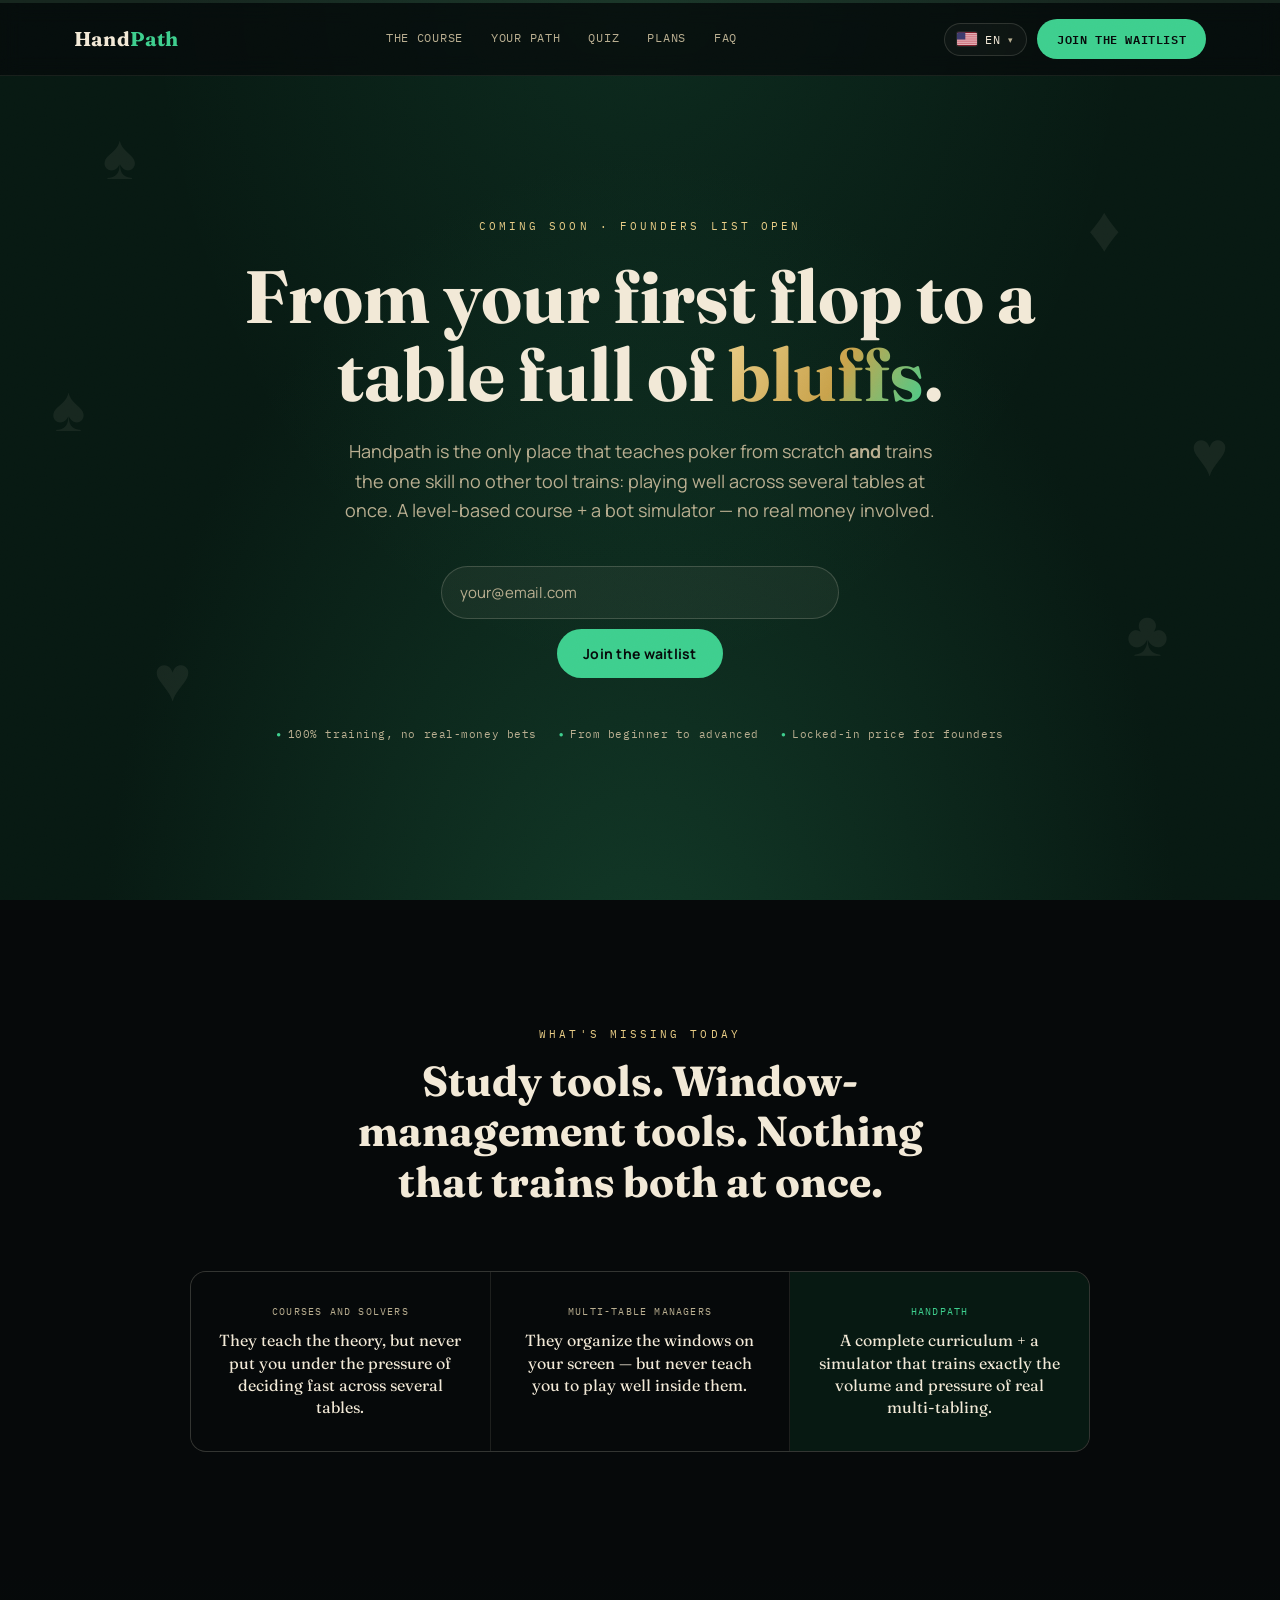
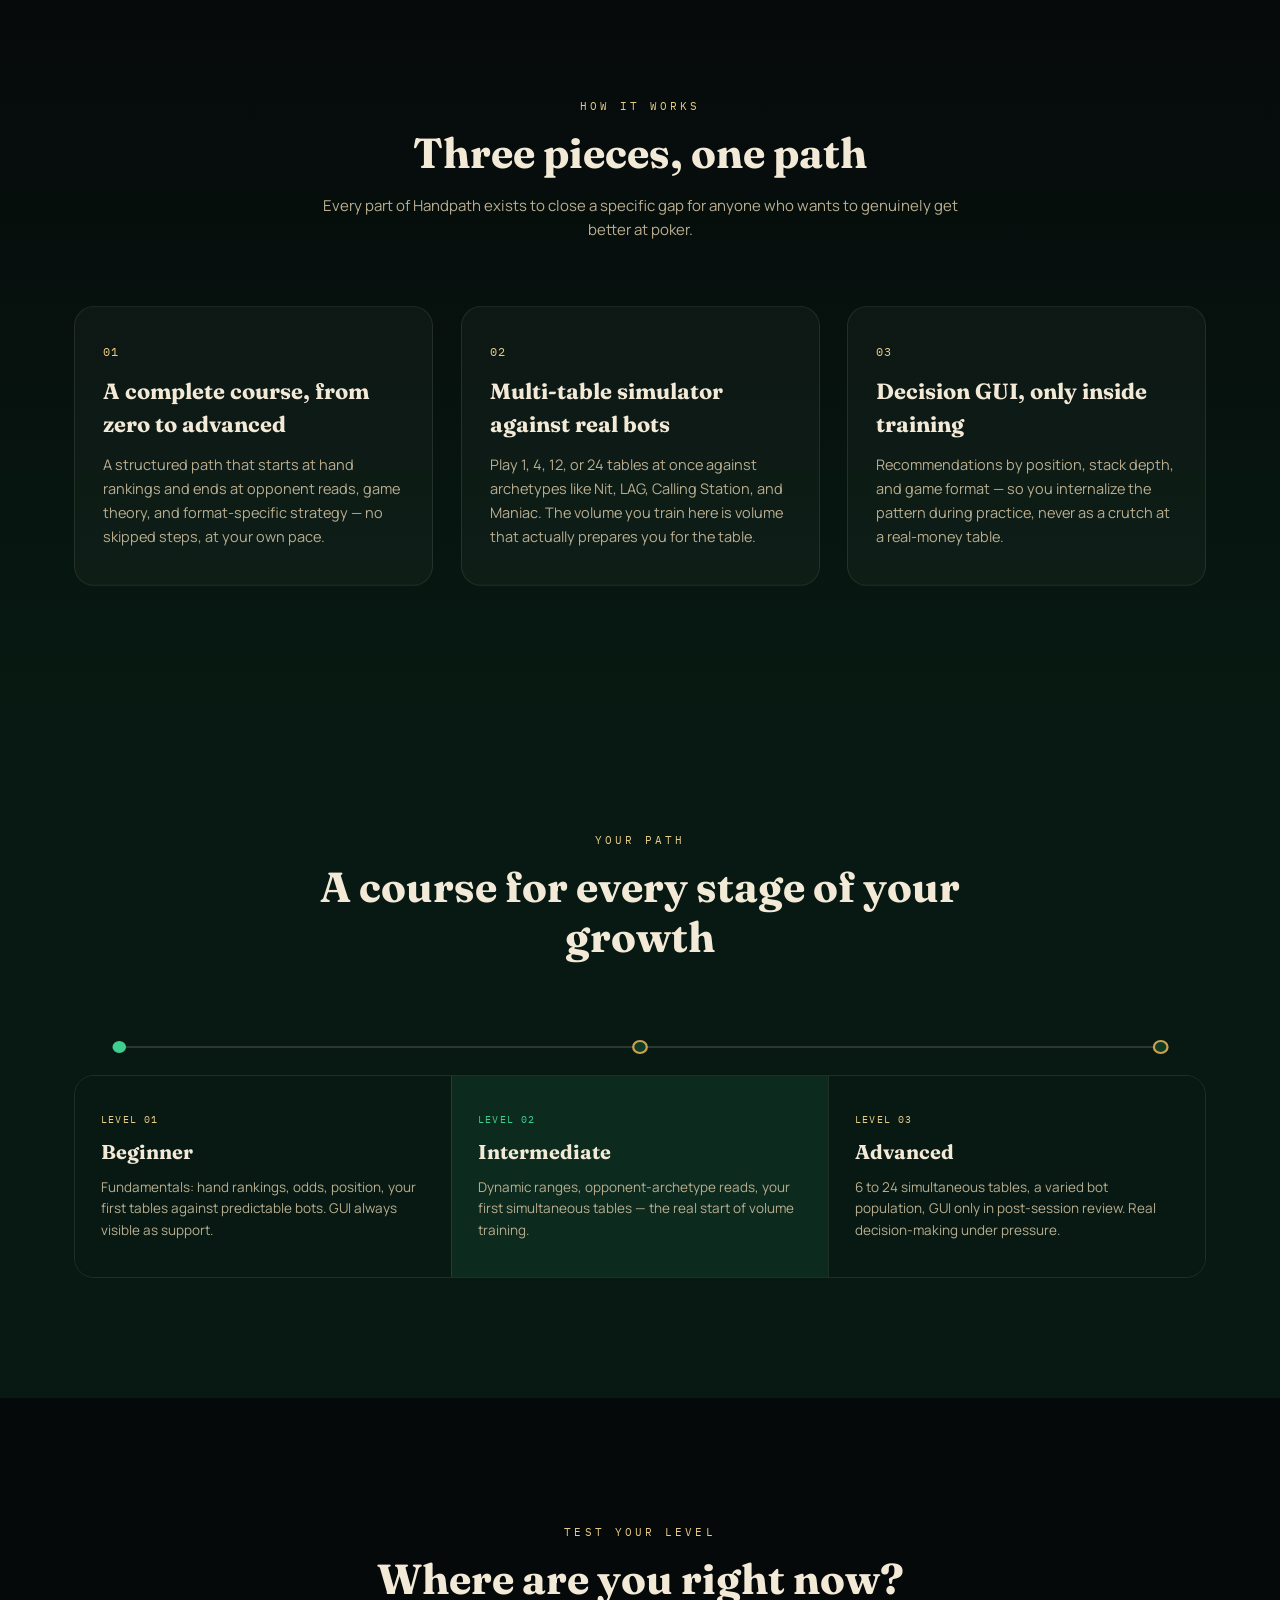
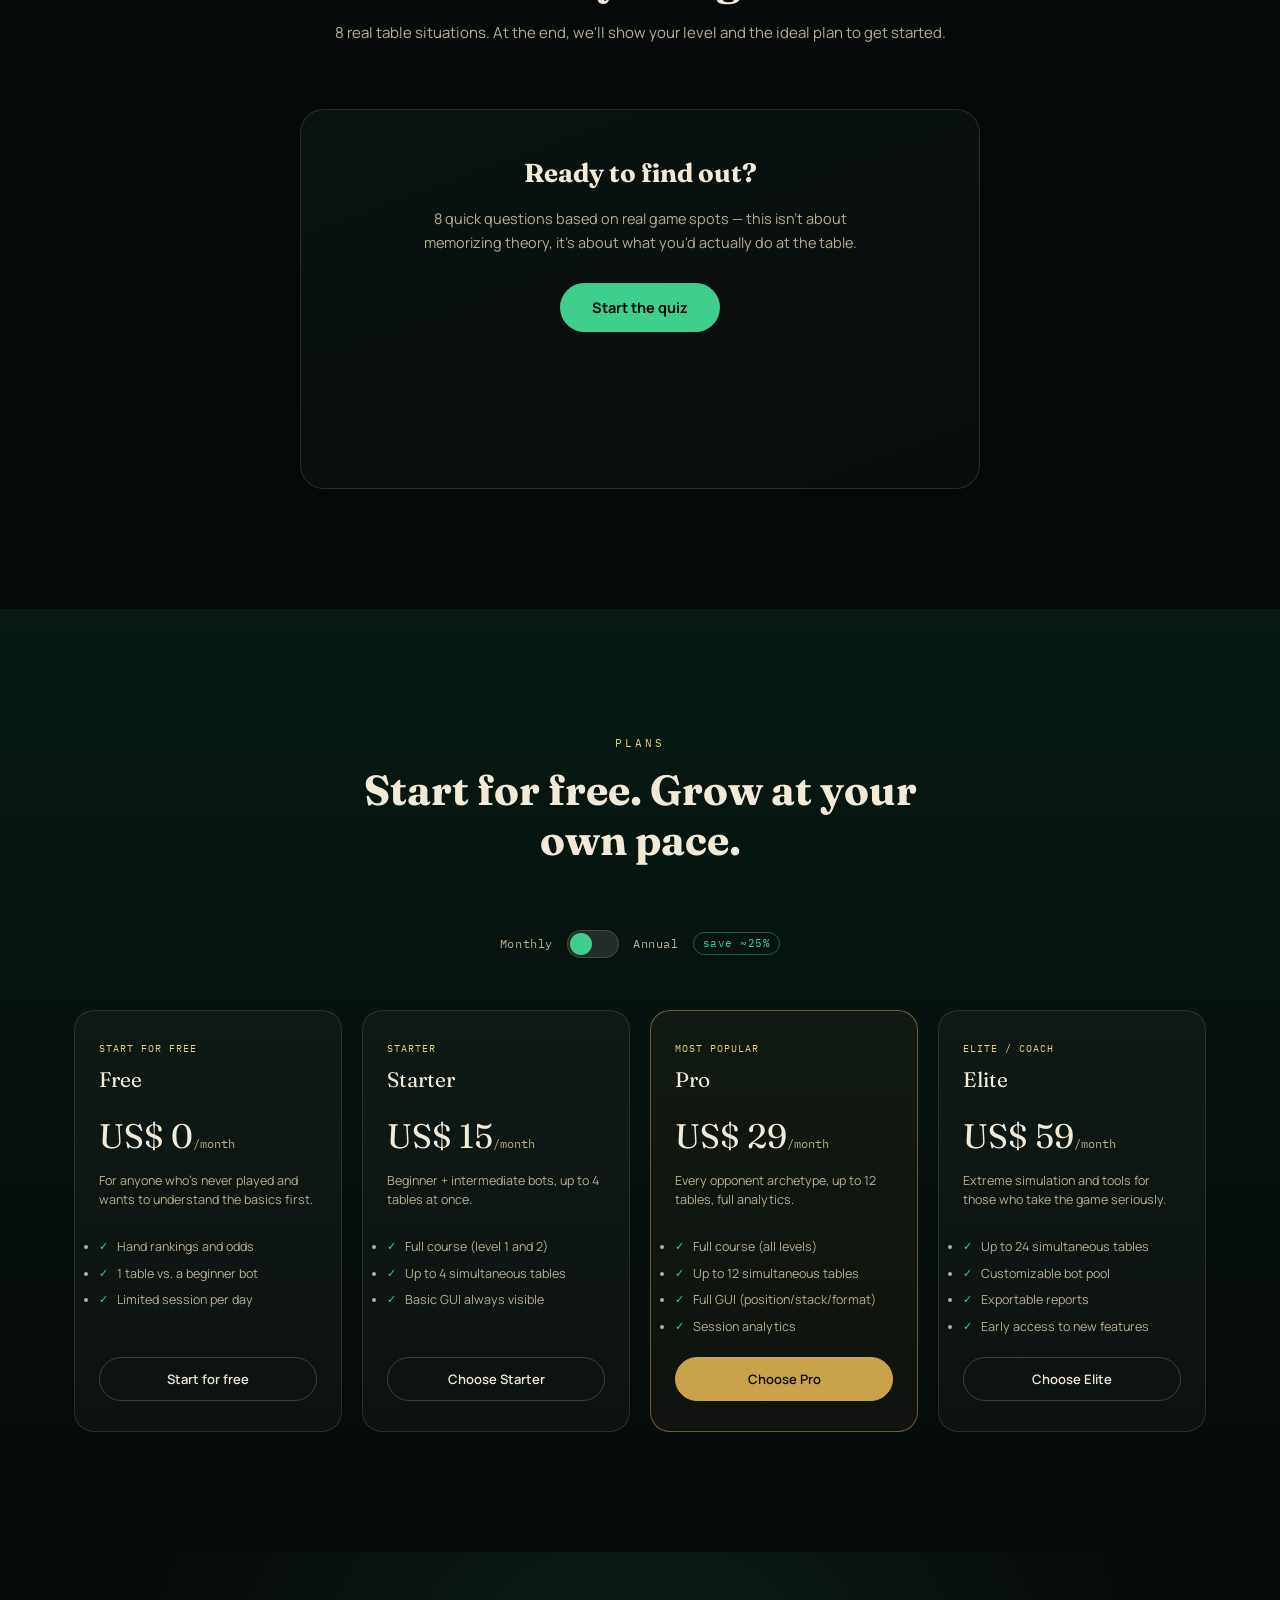
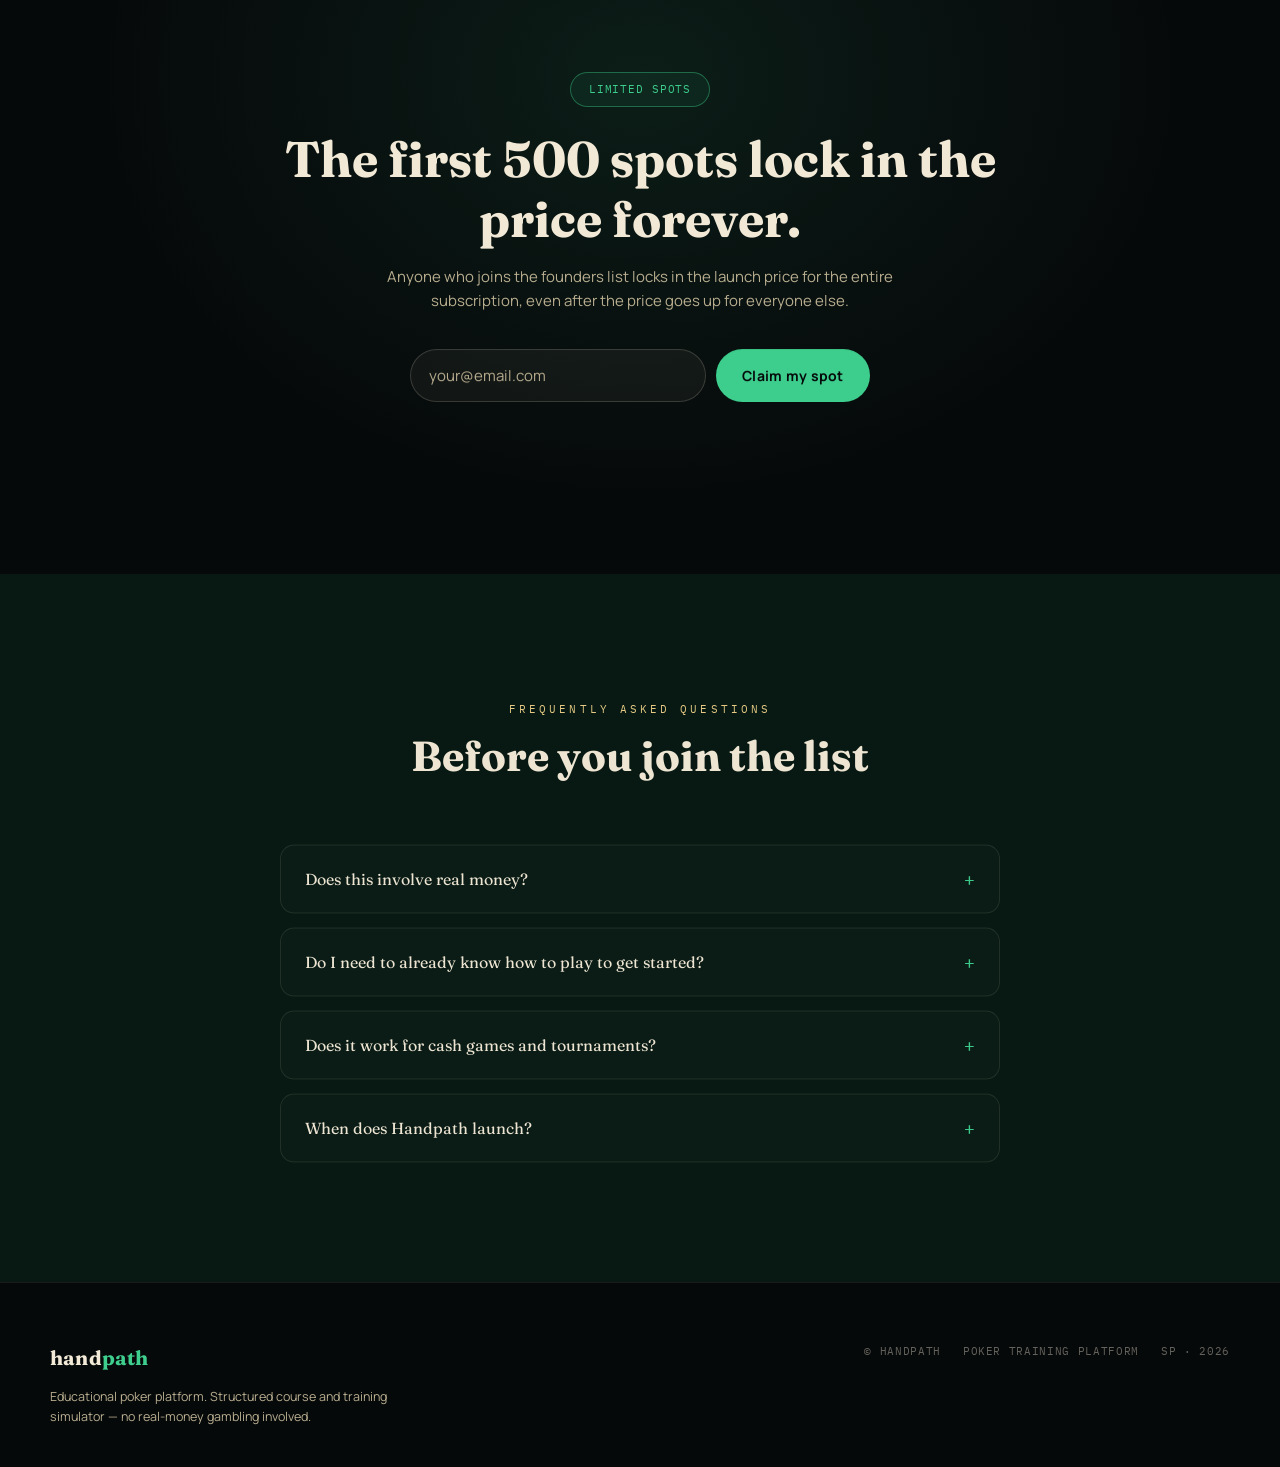
==== commit 73aa82cd: "Fases 1-5 completas, Fase 5 ainda não validada visualmente" ====
--- a/handpath-landing_2/landing/index.html
+++ b/handpath-landing_2/landing/index.html
@@ -580,6 +580,9 @@
 
     <script src="vendor/gsap.min.js"></script>
     <script src="vendor/ScrollTrigger.min.js"></script>
+    <script src="vendor/supabase.min.js"></script>
+    <script src="supabase-config.js"></script>
+    <script src="supabase-client.js"></script>
     <script src="i18n.js"></script>
     <script src="script.js"></script>
     <script>
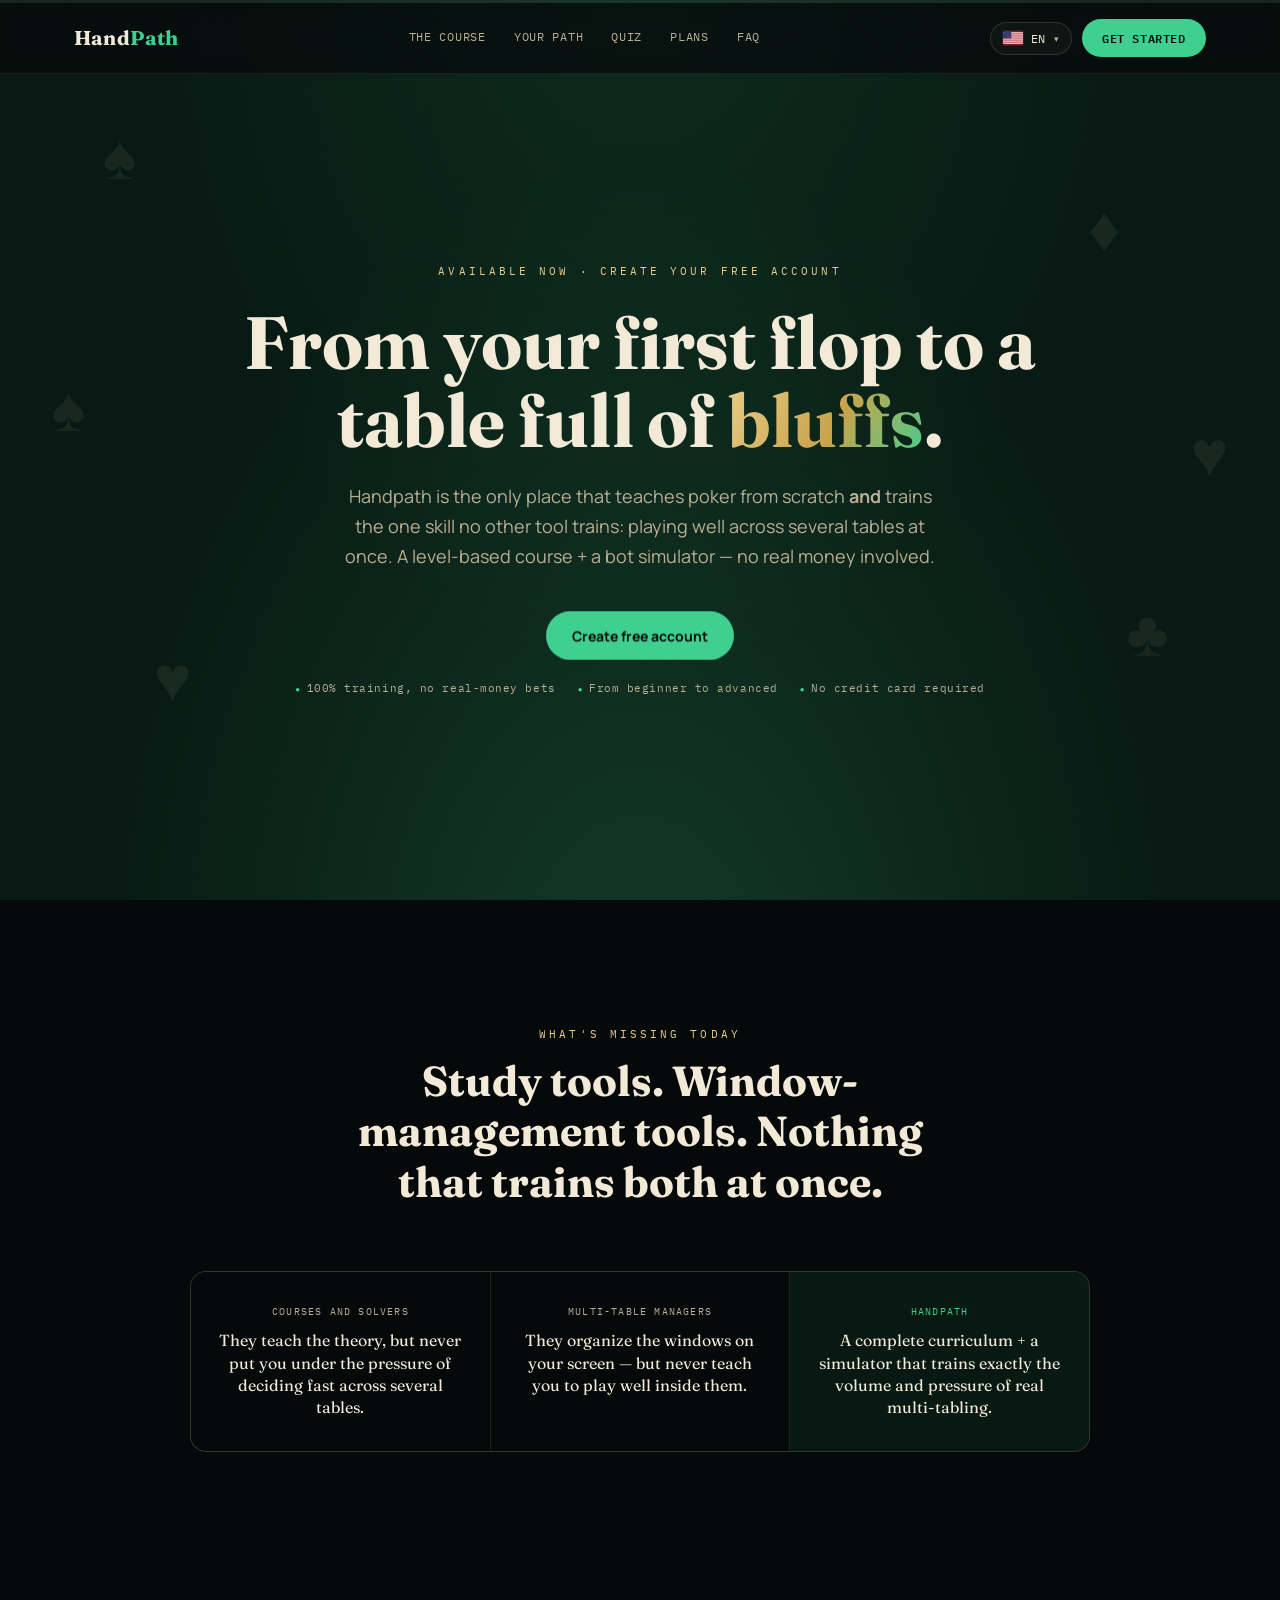
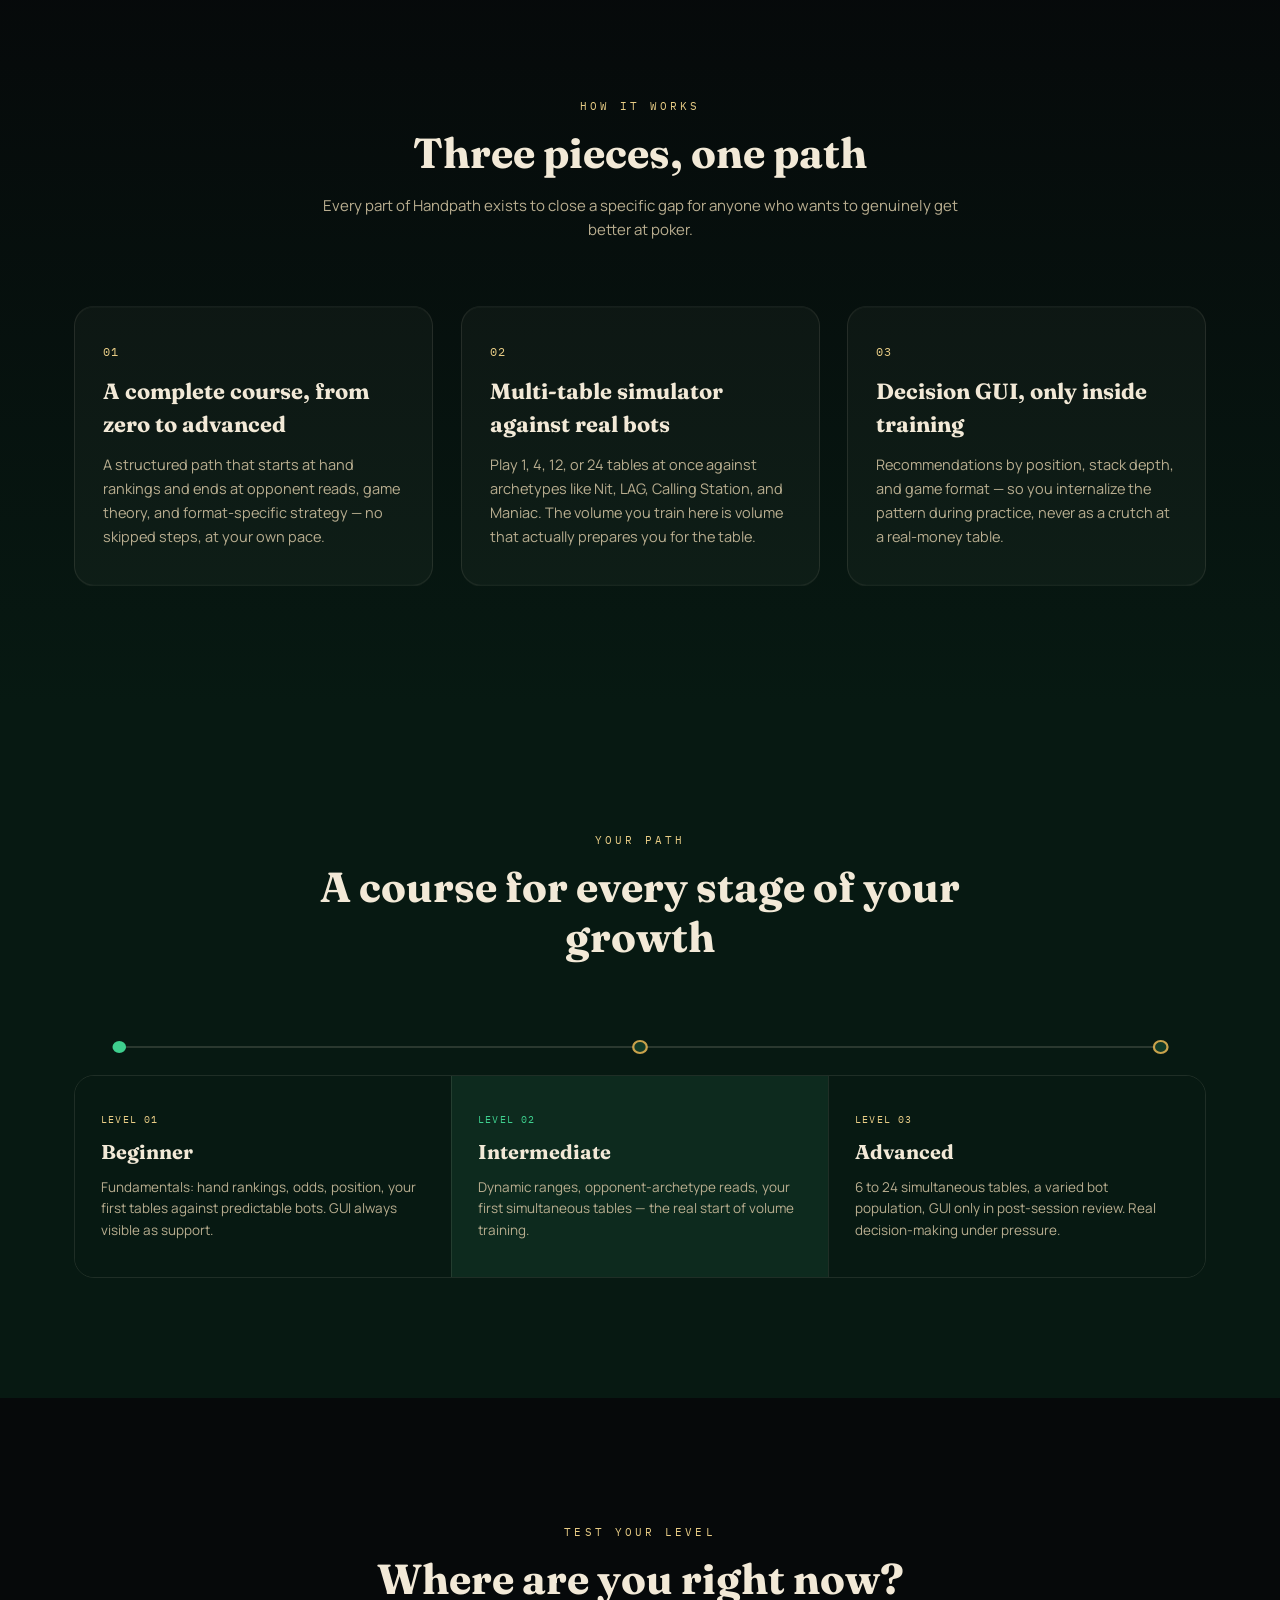
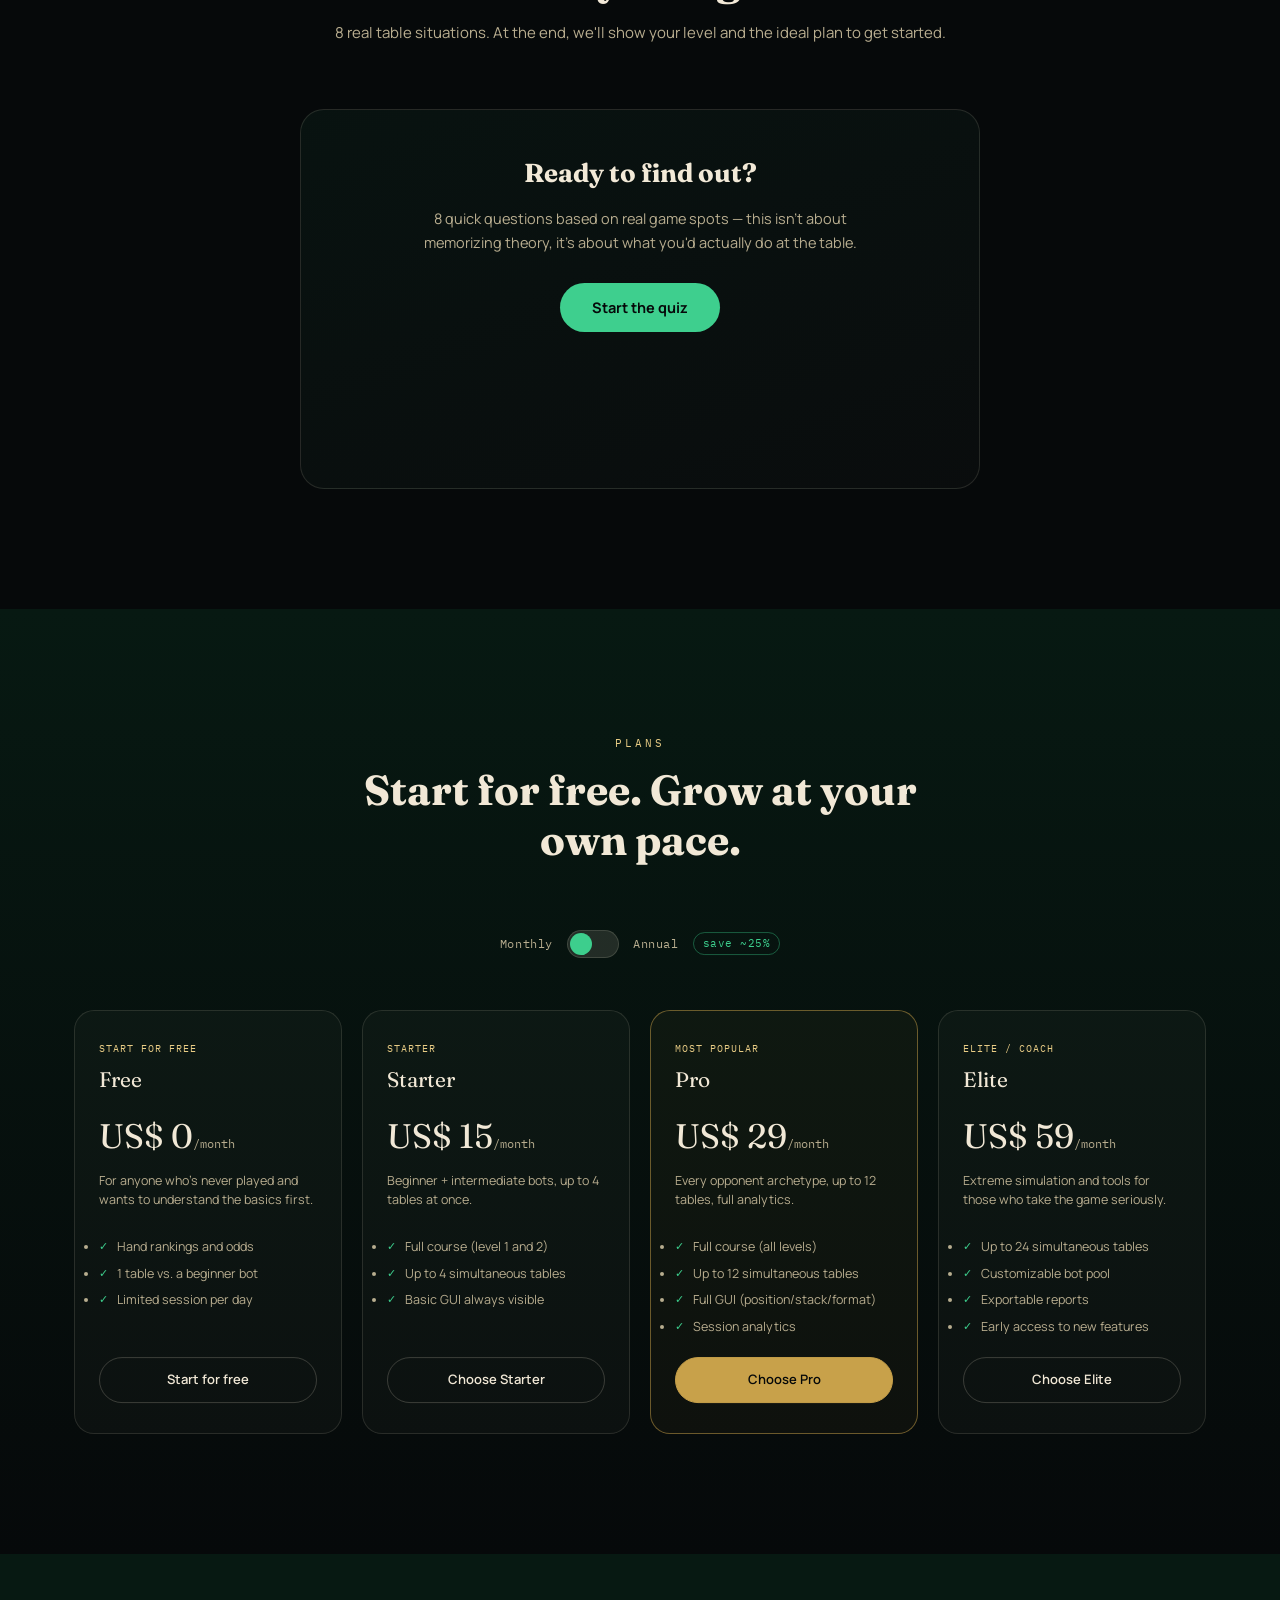
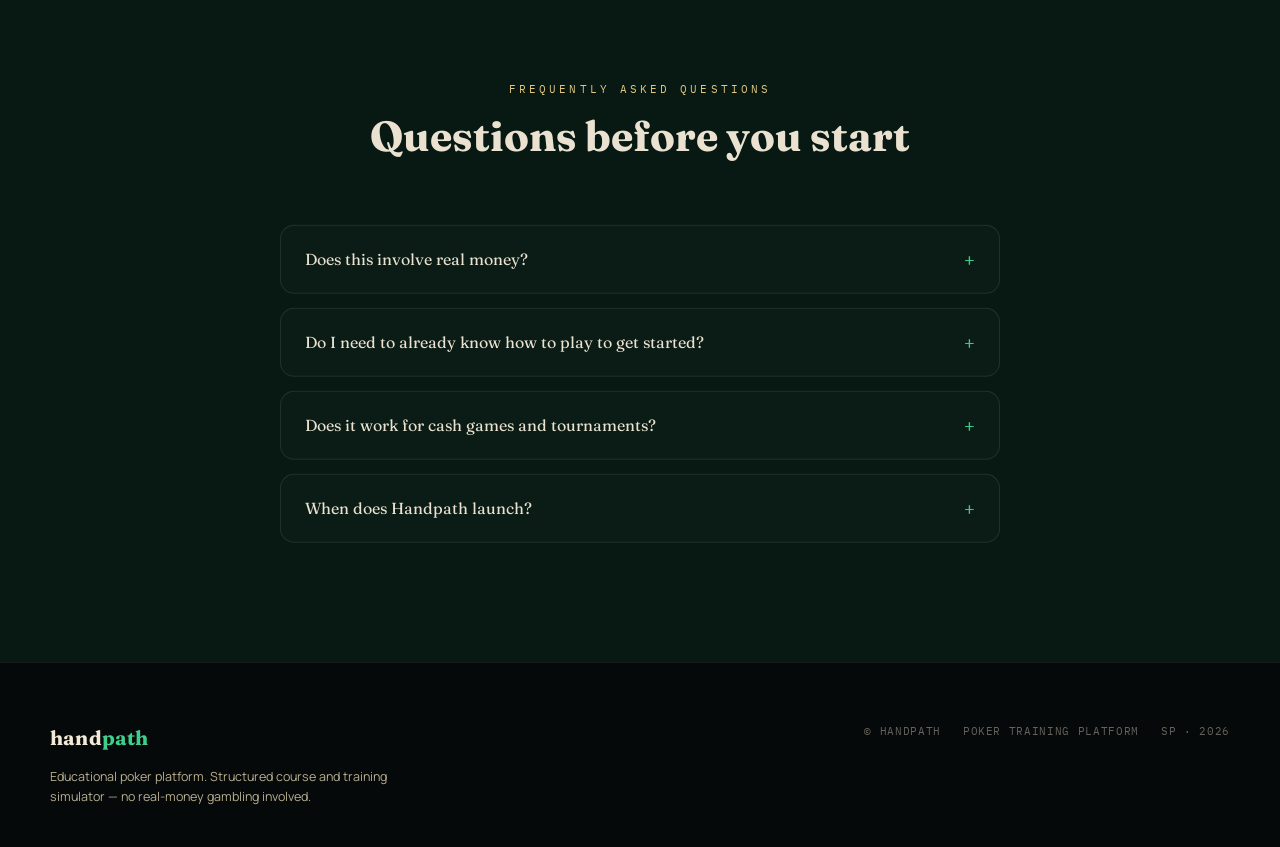
==== commit f1f114a4: "Remove waitlist from landing, link CTAs to real signup Per handpath-fluxo-integrado.md the waitlist/" ====
--- a/handpath-landing_2/landing/index.html
+++ b/handpath-landing_2/landing/index.html
@@ -50,9 +50,14 @@
             </button>
             <div class="lang-menu" id="langMenu"></div>
           </div>
-          <button class="nav-cta magnetic" id="navCta" data-i18n="nav_cta">
-            Entrar na lista
-          </button>
+          <a
+            class="nav-cta magnetic"
+            id="navCta"
+            href="../trainer/ui/index.html"
+            data-i18n="nav_cta"
+          >
+            Comece agora
+          </a>
         </div>
       </div>
     </nav>
@@ -62,7 +67,7 @@
         <div class="hero-floaters" id="heroFloaters"></div>
         <div class="hero-content">
           <div class="eyebrow center hero-eyebrow" data-i18n="hero_eyebrow">
-            Em breve · Lista de fundadores aberta
+            Já disponível · Crie sua conta grátis
           </div>
           <h1 data-i18n="hero_h1">
             Do primeiro flop à mesa cheia de <em>bluffs</em>.
@@ -74,30 +79,19 @@
           </p>
 
           <div class="hero-form-wrap">
-            <form class="waitlist-form" id="heroForm" novalidate>
-              <input
-                type="email"
-                name="email"
-                data-i18n-placeholder="form_email_placeholder"
-                placeholder="seu@email.com"
-                required
-                aria-label="Email"
-              />
-              <button
-                type="submit"
-                class="magnetic"
-                data-i18n="form_submit_hero"
-              >
-                Entrar na lista
-              </button>
-            </form>
-            <div class="form-msg" id="heroFormMsg"></div>
+            <a
+              class="btn-primary magnetic"
+              href="../trainer/ui/index.html"
+              data-i18n="hero_cta"
+            >
+              Criar conta grátis
+            </a>
           </div>
 
           <div class="hero-trust">
             <span data-i18n="trust_1">100% treino, sem apostas reais</span>
             <span data-i18n="trust_2">Do iniciante ao avançado</span>
-            <span data-i18n="trust_3">Preço travado para fundadores</span>
+            <span data-i18n="trust_3">Sem cartão de crédito</span>
           </div>
         </div>
       </section>
@@ -398,9 +392,13 @@
                 <li data-i18n="plan_free_li2">1 mesa vs. bot iniciante</li>
                 <li data-i18n="plan_free_li3">Sessão limitada por dia</li>
               </ul>
-              <button class="pc-cta" data-i18n="plan_free_cta">
+              <a
+                class="pc-cta"
+                href="../trainer/ui/index.html"
+                data-i18n="plan_free_cta"
+              >
                 Começar grátis
-              </button>
+              </a>
             </div>
 
             <div class="plan-card" data-plan="starter">
@@ -419,9 +417,13 @@
                 <li data-i18n="plan_starter_li2">Até 4 mesas simultâneas</li>
                 <li data-i18n="plan_starter_li3">GUI básico sempre visível</li>
               </ul>
-              <button class="pc-cta" data-i18n="plan_starter_cta">
+              <a
+                class="pc-cta"
+                href="../trainer/ui/index.html"
+                data-i18n="plan_starter_cta"
+              >
                 Escolher Starter
-              </button>
+              </a>
             </div>
 
             <div class="plan-card featured" data-plan="pro">
@@ -444,9 +446,13 @@
                 </li>
                 <li data-i18n="plan_pro_li4">Analytics de sessão</li>
               </ul>
-              <button class="pc-cta" data-i18n="plan_pro_cta">
+              <a
+                class="pc-cta"
+                href="../trainer/ui/index.html"
+                data-i18n="plan_pro_cta"
+              >
                 Escolher Pro
-              </button>
+              </a>
             </div>
 
             <div class="plan-card" data-plan="elite">
@@ -466,41 +472,15 @@
                   Acesso antecipado a novidades
                 </li>
               </ul>
-              <button class="pc-cta" data-i18n="plan_elite_cta">
+              <a
+                class="pc-cta"
+                href="../trainer/ui/index.html"
+                data-i18n="plan_elite_cta"
+              >
                 Escolher Elite
-              </button>
-            </div>
-          </div>
-        </div>
-      </section>
-
-      <section class="founders">
-        <div class="wrap">
-          <div class="founders-badge reveal" data-i18n="founders_badge">
-            Vagas limitadas
-          </div>
-          <h2 class="reveal" data-i18n="founders_h2">
-            As primeiras 500 vagas travam o preço para sempre.
-          </h2>
-          <p class="reveal" data-i18n="founders_p">
-            Quem entrar na lista de fundadores garante o valor de lançamento por
-            toda a assinatura.
-          </p>
-          <form class="waitlist-form reveal" id="foundersForm" novalidate>
-            <input
-              type="email"
-              name="email"
-              data-i18n-placeholder="form_email_placeholder"
-              placeholder="seu@email.com"
-              required
-              aria-label="Email"
-            />
-            <button type="submit" class="magnetic" data-i18n="founders_submit">
-              Garantir minha vaga
-            </button>
-          </form>
-          <div class="form-msg" id="foundersFormMsg"></div>
-          <div class="selected-plan-note" id="selectedPlanNote"></div>
+              </a>
+            </div>
+          </div>
         </div>
       </section>
 
@@ -510,7 +490,7 @@
             <div class="eyebrow center" data-i18n="faq_eyebrow">
               Perguntas frequentes
             </div>
-            <h2 data-i18n="faq_h2">Antes de você entrar na lista</h2>
+            <h2 data-i18n="faq_h2">Perguntas antes de começar</h2>
           </div>
           <div class="faq-list reveal">
             <div class="faq-item">
@@ -549,7 +529,8 @@
               </div>
               <div class="faq-a">
                 <p data-i18n="faq4_a">
-                  Estamos abrindo a lista de fundadores agora.
+                  Já está disponível — crie sua conta grátis e comece a treinar
+                  agora.
                 </p>
               </div>
             </div>
@@ -580,9 +561,6 @@
 
     <script src="vendor/gsap.min.js"></script>
     <script src="vendor/ScrollTrigger.min.js"></script>
-    <script src="vendor/supabase.min.js"></script>
-    <script src="supabase-config.js"></script>
-    <script src="supabase-client.js"></script>
     <script src="i18n.js"></script>
     <script src="script.js"></script>
     <script>
--- a/handpath-landing_2/landing/styles.css
+++ b/handpath-landing_2/landing/styles.css
@@ -158,29 +158,6 @@
 .hero-trust span{display:inline-flex;align-items:center;gap:6px;}
 .hero-trust span::before{content:'●';color:var(--signal);font-size:8px;}
 
-/* ---------- waitlist form ---------- */
-.waitlist-form{display:flex;gap:10px;max-width:460px;margin:0 auto;flex-wrap:wrap;justify-content:center;}
-.waitlist-form input[type="email"]{
-  flex:1 1 260px;min-width:0;padding:15px 18px;border-radius:100px;
-  border:1px solid rgba(242,233,215,.18);background:rgba(242,233,215,.05);color:var(--cream);
-  font-family:var(--font-body);font-size:15px;outline:none;
-  transition:border-color .25s ease, background .25s ease;
-}
-.waitlist-form input[type="email"]::placeholder{color:var(--cream-dim);}
-.waitlist-form input[type="email"]:focus{border-color:var(--signal);background:rgba(62,207,142,.06);}
-.waitlist-form input.has-error{border-color:var(--danger);}
-.waitlist-form button{
-  padding:15px 26px;border-radius:100px;border:none;background:var(--signal);color:var(--ink);
-  font-weight:700;font-size:14px;letter-spacing:.02em;cursor:pointer;white-space:nowrap;
-}
-.waitlist-form button:disabled{opacity:.6;cursor:default;}
-.form-msg{margin-top:12px;font-family:var(--font-mono);font-size:12px;letter-spacing:.03em;min-height:16px;}
-.form-msg.error{color:var(--danger);}
-.form-msg.success{color:var(--signal);}
-.selected-plan-note{
-  margin-top:10px;font-family:var(--font-mono);font-size:11.5px;letter-spacing:.04em;
-  color:var(--gold-bright);min-height:14px;
-}
 
 /* ================= SECTION SHELL ================= */
 section{padding:120px 24px;position:relative;}
@@ -334,8 +311,8 @@
 .result-plan .rp-name{font-family:var(--font-display);font-size:22px;margin-top:8px;color:var(--cream);}
 .result-plan .rp-why{margin-top:8px;font-size:13.5px;color:var(--cream-dim);line-height:1.5;}
 .quiz-result-actions{margin-top:28px;display:flex;gap:12px;justify-content:center;flex-wrap:wrap;}
-.btn-primary{padding:14px 26px;border-radius:100px;border:none;background:var(--signal);color:var(--ink);font-weight:700;font-size:14px;cursor:pointer;}
-.btn-ghost{padding:14px 26px;border-radius:100px;border:1px solid rgba(242,233,215,.2);background:transparent;color:var(--cream-dim);font-size:14px;cursor:pointer;}
+.btn-primary{display:inline-block;padding:14px 26px;border-radius:100px;border:none;background:var(--signal);color:var(--ink);font-weight:700;font-size:14px;text-decoration:none;cursor:pointer;}
+.btn-ghost{display:inline-block;padding:14px 26px;border-radius:100px;border:1px solid rgba(242,233,215,.2);background:transparent;color:var(--cream-dim);font-size:14px;text-decoration:none;cursor:pointer;}
 
 /* ================= PLANOS / PRICING ================= */
 .plans-section{background:linear-gradient(180deg, var(--felt-dark), var(--ink));}
@@ -376,8 +353,9 @@
 }
 .plan-card li::before{content:'✓';position:absolute;left:0;color:var(--signal);font-size:11px;}
 .plan-card .pc-cta{
-  margin-top:22px;padding:12px 0;border-radius:100px;border:1px solid rgba(242,233,215,.2);
-  background:transparent;color:var(--cream);font-size:13px;font-weight:600;cursor:pointer;
+  display:block;margin-top:22px;padding:12px 0;border-radius:100px;border:1px solid rgba(242,233,215,.2);
+  background:transparent;color:var(--cream);font-size:13px;font-weight:600;text-align:center;
+  text-decoration:none;cursor:pointer;
   transition:background .25s ease, border-color .25s ease;
 }
 .plan-card .pc-cta:hover{background:var(--signal);border-color:var(--signal);color:var(--ink);}
@@ -391,20 +369,6 @@
 
 @media (max-width:980px){ .plans-grid{grid-template-columns:1fr 1fr;} }
 @media (max-width:600px){ .plans-grid{grid-template-columns:1fr;} }
-
-/* ================= FOUNDERS CTA ================= */
-.founders{
-  background:radial-gradient(ellipse at 50% 20%, rgba(62,207,142,.10), transparent 60%), var(--ink);
-  text-align:center;
-}
-.founders-badge{
-  display:inline-flex;align-items:center;gap:8px;padding:8px 18px;border-radius:100px;
-  border:1px solid rgba(62,207,142,.4);background:rgba(62,207,142,.08);
-  font-family:var(--font-mono);font-size:11px;letter-spacing:.08em;color:var(--signal);text-transform:uppercase;
-}
-.founders h2{margin-top:22px;font-family:var(--font-display);font-weight:700;font-size:clamp(30px,4.6vw,50px);max-width:720px;margin-left:auto;margin-right:auto;line-height:1.2;}
-.founders p{margin-top:16px;max-width:520px;margin-left:auto;margin-right:auto;color:var(--cream-dim);font-size:15px;line-height:1.6;}
-.founders .waitlist-form{margin-top:36px;}
 
 /* ================= FAQ ================= */
 .faq{background:var(--felt-dark);}
